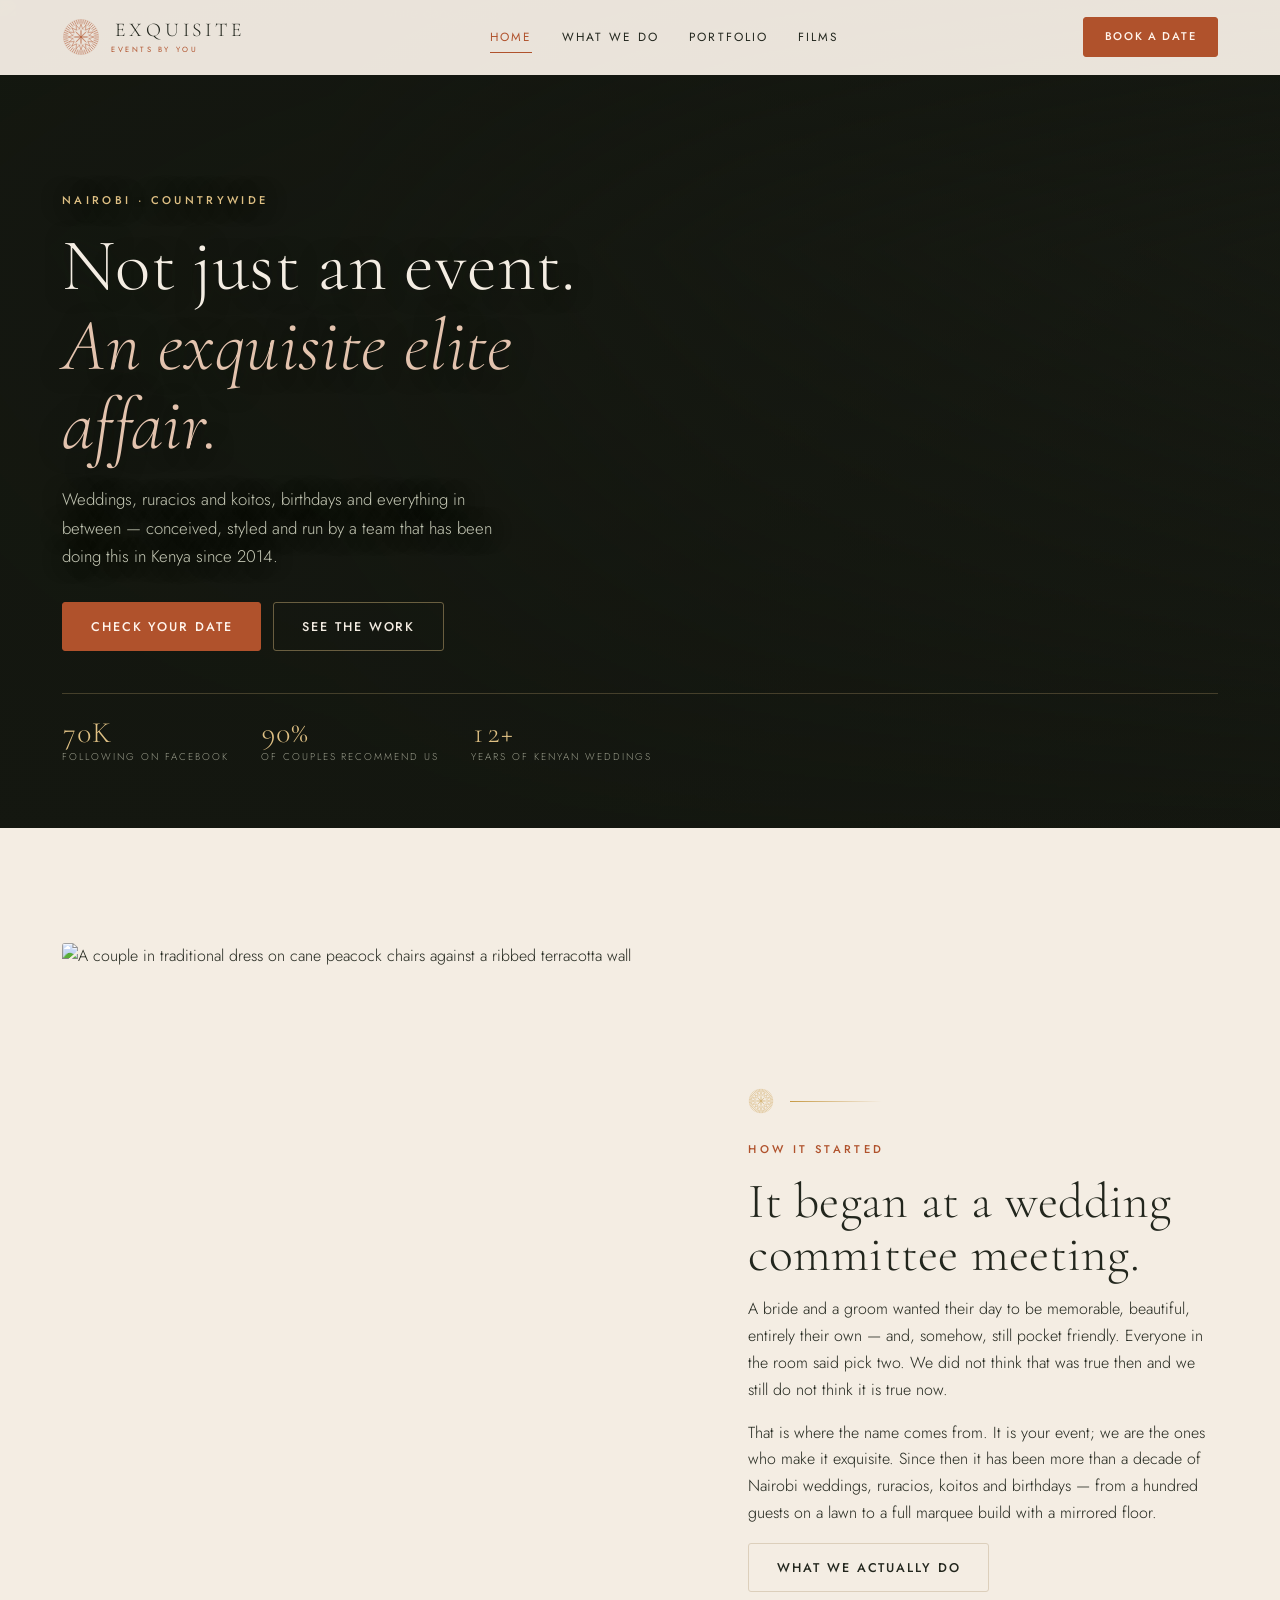
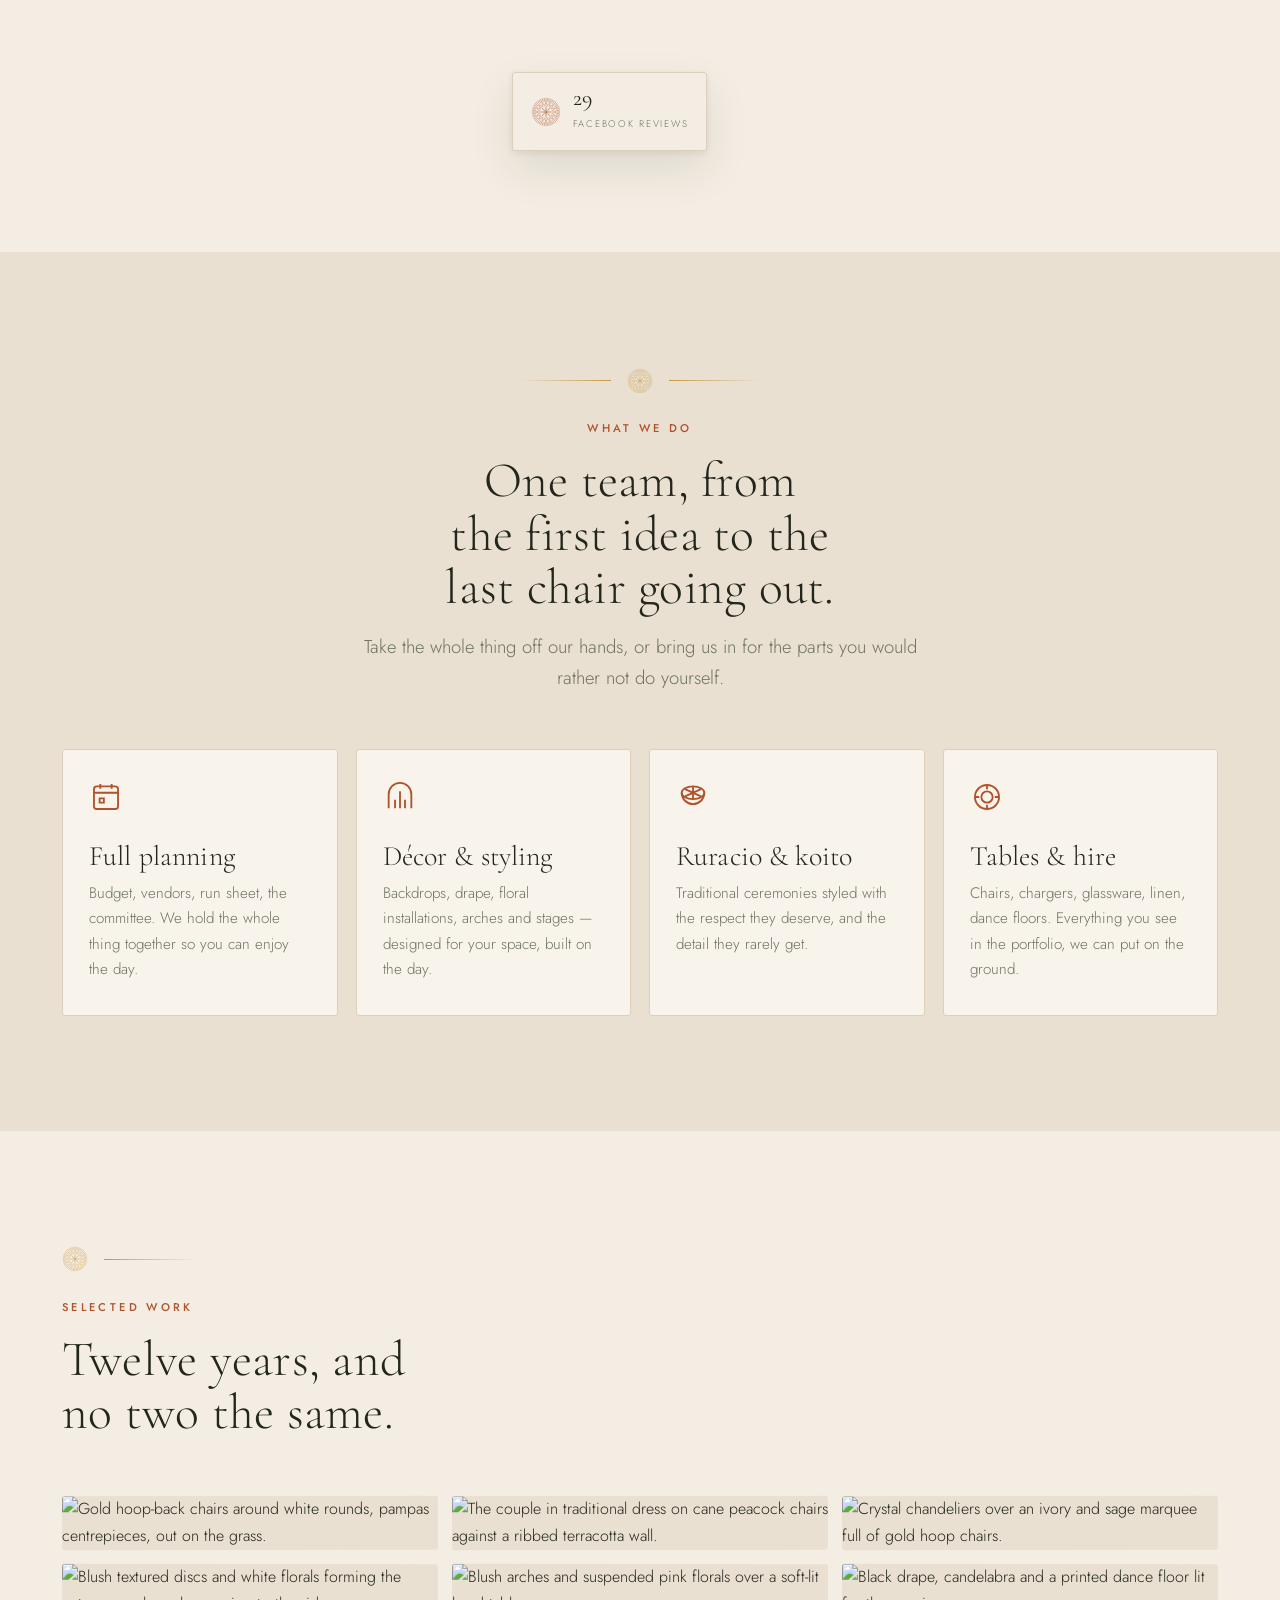
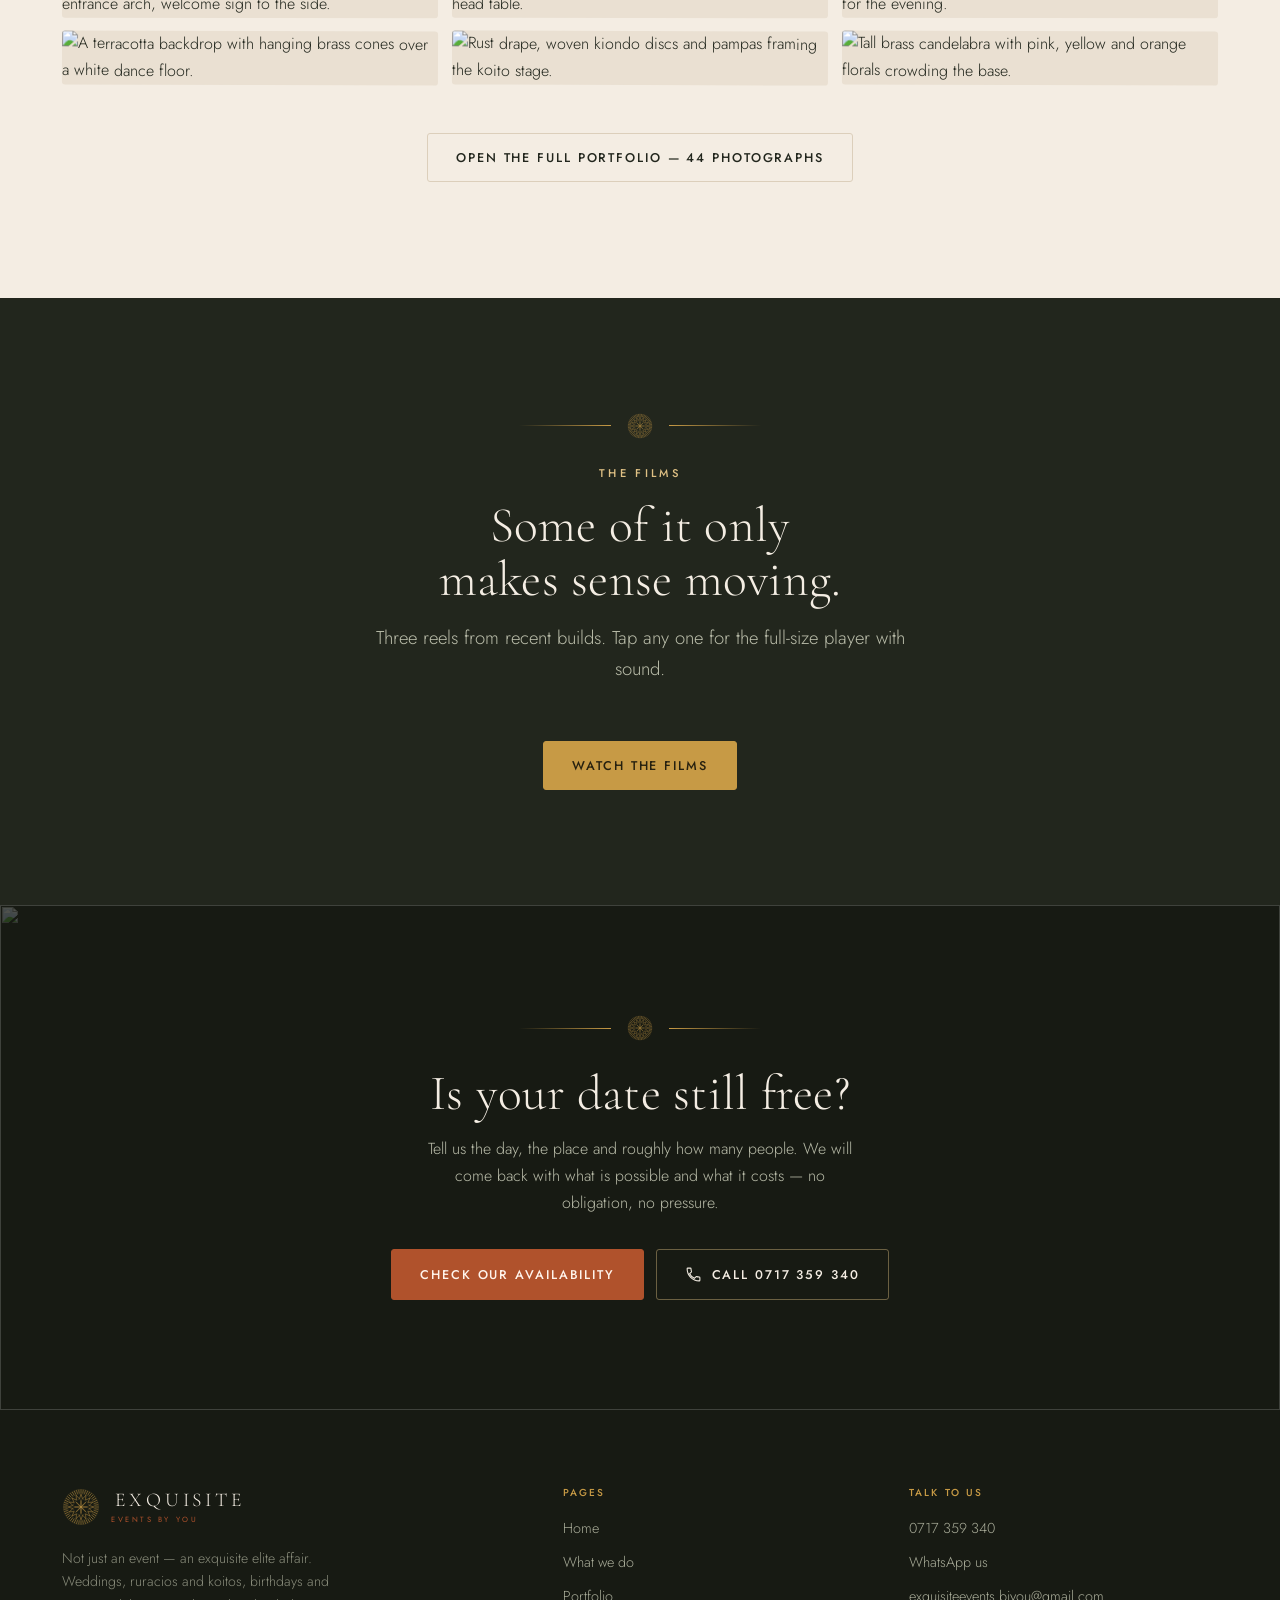
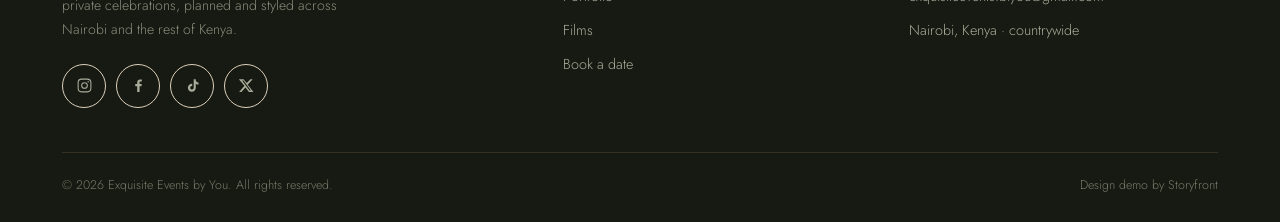
==== index.html @ b35f4dd2 "Site: five pages, stylesheet, script, brand icons Original Kiondo Rose mark and Terracotta & Brass p" ====
<!doctype html>
<html lang="en">
<head>
<!-- Exquisite Events by You - Storyfront demo build, Aug 2026.
     Palette + Kiondo Rose mark are original work derived from the client's own
     photographs; there was no existing logo. Contact details verified against
     their Facebook, Instagram, TikTok and X profiles. -->
<meta charset="utf-8">
<meta name="viewport" content="width=device-width, initial-scale=1">
<title>Exquisite Events by You | Wedding &amp; Event Planners, Nairobi</title>
<meta name="description" content="Nairobi wedding and event planners since 2014. Weddings, ruracio and koito ceremonies, birthdays and full décor builds. 90% of couples recommend us. Check your date on WhatsApp.">
<meta name="theme-color" content="#B0522C">
<link rel="canonical" href="https://ignatius-kimeu.github.io/storyfront-exquisite-events/index.html">
<link rel="icon" href="favicon.ico" sizes="any">
<link rel="icon" href="favicon.svg" type="image/svg+xml">
<link rel="apple-touch-icon" href="apple-touch-icon.png">
<meta property="og:type" content="website">
<meta property="og:site_name" content="Exquisite Events by You">
<meta property="og:title" content="Exquisite Events by You | Wedding &amp; Event Planners, Nairobi">
<meta property="og:description" content="Nairobi wedding and event planners since 2014. Weddings, ruracio and koito ceremonies, birthdays and full décor builds. 90% of couples recommend us. Check your date on WhatsApp.">
<meta property="og:url" content="https://ignatius-kimeu.github.io/storyfront-exquisite-events/index.html">
<meta property="og:image" content="https://ignatius-kimeu.github.io/storyfront-exquisite-events/og-image.jpg">
<meta property="og:image:width" content="1200">
<meta property="og:image:height" content="630">
<meta name="twitter:card" content="summary_large_image">
<meta name="twitter:title" content="Exquisite Events by You | Wedding &amp; Event Planners, Nairobi">
<meta name="twitter:description" content="Nairobi wedding and event planners since 2014. Weddings, ruracio and koito ceremonies, birthdays and full décor builds. 90% of couples recommend us. Check your date on WhatsApp.">
<meta name="twitter:image" content="https://ignatius-kimeu.github.io/storyfront-exquisite-events/og-image.jpg">
<link rel="preconnect" href="https://fonts.googleapis.com">
<link rel="preconnect" href="https://fonts.gstatic.com" crossorigin>
<link rel="stylesheet" href="https://fonts.googleapis.com/css2?family=Cormorant+Garamond:ital,wght@0,300;0,400;1,300;1,400&family=Jost:wght@300;400;500&display=swap">
<link rel="stylesheet" href="assets/site.css">
</head>
<body>
<svg class="defs" aria-hidden="true" focusable="false"><symbol id="kiondo" viewBox="0 0 120 120"><circle cx="60" cy="60" r="55.4" fill="none" stroke="currentColor" stroke-width="1" opacity=".55"/><line x1="60" y1="15.5" x2="60" y2="6.5" stroke="currentColor" stroke-width="1.7" stroke-linecap="round"/><line x1="65.81" y1="15.88" x2="66.98" y2="6.96" stroke="currentColor" stroke-width="1.7" stroke-linecap="round"/><line x1="71.52" y1="17.02" x2="73.85" y2="8.32" stroke="currentColor" stroke-width="1.7" stroke-linecap="round"/><line x1="77.03" y1="18.89" x2="80.47" y2="10.57" stroke="currentColor" stroke-width="1.7" stroke-linecap="round"/><line x1="82.25" y1="21.46" x2="86.75" y2="13.67" stroke="currentColor" stroke-width="1.7" stroke-linecap="round"/><line x1="87.09" y1="24.7" x2="92.57" y2="17.56" stroke="currentColor" stroke-width="1.7" stroke-linecap="round"/><line x1="91.47" y1="28.53" x2="97.83" y2="22.17" stroke="currentColor" stroke-width="1.7" stroke-linecap="round"/><line x1="95.3" y1="32.91" x2="102.44" y2="27.43" stroke="currentColor" stroke-width="1.7" stroke-linecap="round"/><line x1="98.54" y1="37.75" x2="106.33" y2="33.25" stroke="currentColor" stroke-width="1.7" stroke-linecap="round"/><line x1="101.11" y1="42.97" x2="109.43" y2="39.53" stroke="currentColor" stroke-width="1.7" stroke-linecap="round"/><line x1="102.98" y1="48.48" x2="111.68" y2="46.15" stroke="currentColor" stroke-width="1.7" stroke-linecap="round"/><line x1="104.12" y1="54.19" x2="113.04" y2="53.02" stroke="currentColor" stroke-width="1.7" stroke-linecap="round"/><line x1="104.5" y1="60" x2="113.5" y2="60" stroke="currentColor" stroke-width="1.7" stroke-linecap="round"/><line x1="104.12" y1="65.81" x2="113.04" y2="66.98" stroke="currentColor" stroke-width="1.7" stroke-linecap="round"/><line x1="102.98" y1="71.52" x2="111.68" y2="73.85" stroke="currentColor" stroke-width="1.7" stroke-linecap="round"/><line x1="101.11" y1="77.03" x2="109.43" y2="80.47" stroke="currentColor" stroke-width="1.7" stroke-linecap="round"/><line x1="98.54" y1="82.25" x2="106.33" y2="86.75" stroke="currentColor" stroke-width="1.7" stroke-linecap="round"/><line x1="95.3" y1="87.09" x2="102.44" y2="92.57" stroke="currentColor" stroke-width="1.7" stroke-linecap="round"/><line x1="91.47" y1="91.47" x2="97.83" y2="97.83" stroke="currentColor" stroke-width="1.7" stroke-linecap="round"/><line x1="87.09" y1="95.3" x2="92.57" y2="102.44" stroke="currentColor" stroke-width="1.7" stroke-linecap="round"/><line x1="82.25" y1="98.54" x2="86.75" y2="106.33" stroke="currentColor" stroke-width="1.7" stroke-linecap="round"/><line x1="77.03" y1="101.11" x2="80.47" y2="109.43" stroke="currentColor" stroke-width="1.7" stroke-linecap="round"/><line x1="71.52" y1="102.98" x2="73.85" y2="111.68" stroke="currentColor" stroke-width="1.7" stroke-linecap="round"/><line x1="65.81" y1="104.12" x2="66.98" y2="113.04" stroke="currentColor" stroke-width="1.7" stroke-linecap="round"/><line x1="60" y1="104.5" x2="60" y2="113.5" stroke="currentColor" stroke-width="1.7" stroke-linecap="round"/><line x1="54.19" y1="104.12" x2="53.02" y2="113.04" stroke="currentColor" stroke-width="1.7" stroke-linecap="round"/><line x1="48.48" y1="102.98" x2="46.15" y2="111.68" stroke="currentColor" stroke-width="1.7" stroke-linecap="round"/><line x1="42.97" y1="101.11" x2="39.53" y2="109.43" stroke="currentColor" stroke-width="1.7" stroke-linecap="round"/><line x1="37.75" y1="98.54" x2="33.25" y2="106.33" stroke="currentColor" stroke-width="1.7" stroke-linecap="round"/><line x1="32.91" y1="95.3" x2="27.43" y2="102.44" stroke="currentColor" stroke-width="1.7" stroke-linecap="round"/><line x1="28.53" y1="91.47" x2="22.17" y2="97.83" stroke="currentColor" stroke-width="1.7" stroke-linecap="round"/><line x1="24.7" y1="87.09" x2="17.56" y2="92.57" stroke="currentColor" stroke-width="1.7" stroke-linecap="round"/><line x1="21.46" y1="82.25" x2="13.67" y2="86.75" stroke="currentColor" stroke-width="1.7" stroke-linecap="round"/><line x1="18.89" y1="77.03" x2="10.57" y2="80.47" stroke="currentColor" stroke-width="1.7" stroke-linecap="round"/><line x1="17.02" y1="71.52" x2="8.32" y2="73.85" stroke="currentColor" stroke-width="1.7" stroke-linecap="round"/><line x1="15.88" y1="65.81" x2="6.96" y2="66.98" stroke="currentColor" stroke-width="1.7" stroke-linecap="round"/><line x1="15.5" y1="60" x2="6.5" y2="60" stroke="currentColor" stroke-width="1.7" stroke-linecap="round"/><line x1="15.88" y1="54.19" x2="6.96" y2="53.02" stroke="currentColor" stroke-width="1.7" stroke-linecap="round"/><line x1="17.02" y1="48.48" x2="8.32" y2="46.15" stroke="currentColor" stroke-width="1.7" stroke-linecap="round"/><line x1="18.89" y1="42.97" x2="10.57" y2="39.53" stroke="currentColor" stroke-width="1.7" stroke-linecap="round"/><line x1="21.46" y1="37.75" x2="13.67" y2="33.25" stroke="currentColor" stroke-width="1.7" stroke-linecap="round"/><line x1="24.7" y1="32.91" x2="17.56" y2="27.43" stroke="currentColor" stroke-width="1.7" stroke-linecap="round"/><line x1="28.53" y1="28.53" x2="22.17" y2="22.17" stroke="currentColor" stroke-width="1.7" stroke-linecap="round"/><line x1="32.91" y1="24.7" x2="27.43" y2="17.56" stroke="currentColor" stroke-width="1.7" stroke-linecap="round"/><line x1="37.75" y1="21.46" x2="33.25" y2="13.67" stroke="currentColor" stroke-width="1.7" stroke-linecap="round"/><line x1="42.97" y1="18.89" x2="39.53" y2="10.57" stroke="currentColor" stroke-width="1.7" stroke-linecap="round"/><line x1="48.48" y1="17.02" x2="46.15" y2="8.32" stroke="currentColor" stroke-width="1.7" stroke-linecap="round"/><line x1="54.19" y1="15.88" x2="53.02" y2="6.96" stroke="currentColor" stroke-width="1.7" stroke-linecap="round"/><circle cx="60" cy="60" r="42.5" fill="none" stroke="currentColor" stroke-width="1" opacity=".55"/><path d="M55.51 32.87 L60 19.5 L64.49 32.87" fill="none" stroke="currentColor" stroke-width="1.5" stroke-linejoin="round" stroke-linecap="round"/><path d="M66.23 33.22 L75.5 22.58 L74.53 36.65" fill="none" stroke="currentColor" stroke-width="1.5" stroke-linejoin="round" stroke-linecap="round"/><path d="M76.01 37.64 L88.64 31.36 L82.36 43.99" fill="none" stroke="currentColor" stroke-width="1.5" stroke-linejoin="round" stroke-linecap="round"/><path d="M83.35 45.47 L97.42 44.5 L86.78 53.77" fill="none" stroke="currentColor" stroke-width="1.5" stroke-linejoin="round" stroke-linecap="round"/><path d="M87.13 55.51 L100.5 60 L87.13 64.49" fill="none" stroke="currentColor" stroke-width="1.5" stroke-linejoin="round" stroke-linecap="round"/><path d="M86.78 66.23 L97.42 75.5 L83.35 74.53" fill="none" stroke="currentColor" stroke-width="1.5" stroke-linejoin="round" stroke-linecap="round"/><path d="M82.36 76.01 L88.64 88.64 L76.01 82.36" fill="none" stroke="currentColor" stroke-width="1.5" stroke-linejoin="round" stroke-linecap="round"/><path d="M74.53 83.35 L75.5 97.42 L66.23 86.78" fill="none" stroke="currentColor" stroke-width="1.5" stroke-linejoin="round" stroke-linecap="round"/><path d="M64.49 87.13 L60 100.5 L55.51 87.13" fill="none" stroke="currentColor" stroke-width="1.5" stroke-linejoin="round" stroke-linecap="round"/><path d="M53.77 86.78 L44.5 97.42 L45.47 83.35" fill="none" stroke="currentColor" stroke-width="1.5" stroke-linejoin="round" stroke-linecap="round"/><path d="M43.99 82.36 L31.36 88.64 L37.64 76.01" fill="none" stroke="currentColor" stroke-width="1.5" stroke-linejoin="round" stroke-linecap="round"/><path d="M36.65 74.53 L22.58 75.5 L33.22 66.23" fill="none" stroke="currentColor" stroke-width="1.5" stroke-linejoin="round" stroke-linecap="round"/><path d="M32.87 64.49 L19.5 60 L32.87 55.51" fill="none" stroke="currentColor" stroke-width="1.5" stroke-linejoin="round" stroke-linecap="round"/><path d="M33.22 53.77 L22.58 44.5 L36.65 45.47" fill="none" stroke="currentColor" stroke-width="1.5" stroke-linejoin="round" stroke-linecap="round"/><path d="M37.64 43.99 L31.36 31.36 L43.99 37.64" fill="none" stroke="currentColor" stroke-width="1.5" stroke-linejoin="round" stroke-linecap="round"/><path d="M45.47 36.65 L44.5 22.58 L53.77 33.22" fill="none" stroke="currentColor" stroke-width="1.5" stroke-linejoin="round" stroke-linecap="round"/><circle cx="60" cy="60" r="25" fill="none" stroke="currentColor" stroke-width="1" opacity=".55"/><path d="M60 56.8 Q57.66 46.71 60 38.8 Q62.34 46.71 60 56.8 Z" fill="none" stroke="currentColor" stroke-width="1.4" stroke-linejoin="round"/><path d="M62.26 57.74 Q67.74 48.94 74.99 45.01 Q71.06 52.26 62.26 57.74 Z" fill="none" stroke="currentColor" stroke-width="1.4" stroke-linejoin="round"/><path d="M63.2 60 Q73.29 57.66 81.2 60 Q73.29 62.34 63.2 60 Z" fill="none" stroke="currentColor" stroke-width="1.4" stroke-linejoin="round"/><path d="M62.26 62.26 Q71.06 67.74 74.99 74.99 Q67.74 71.06 62.26 62.26 Z" fill="none" stroke="currentColor" stroke-width="1.4" stroke-linejoin="round"/><path d="M60 63.2 Q62.34 73.29 60 81.2 Q57.66 73.29 60 63.2 Z" fill="none" stroke="currentColor" stroke-width="1.4" stroke-linejoin="round"/><path d="M57.74 62.26 Q52.26 71.06 45.01 74.99 Q48.94 67.74 57.74 62.26 Z" fill="none" stroke="currentColor" stroke-width="1.4" stroke-linejoin="round"/><path d="M56.8 60 Q46.71 62.34 38.8 60 Q46.71 57.66 56.8 60 Z" fill="none" stroke="currentColor" stroke-width="1.4" stroke-linejoin="round"/><path d="M57.74 57.74 Q48.94 52.26 45.01 45.01 Q52.26 48.94 57.74 57.74 Z" fill="none" stroke="currentColor" stroke-width="1.4" stroke-linejoin="round"/><circle cx="60" cy="60" r="3.4" fill="currentColor"/></symbol></svg>
<div class="splash" id="splash"><div class="splash__in"><svg class="" width="74" height="74" aria-hidden="true" ><use href="#kiondo"/></svg><span class="splash__wm">EXQUISITE</span><span class="splash__sub">Events by You</span></div></div>
<header class="hdr" data-top="true" data-hidden="false">
  <div class="wrap hdr__in">
    <a class="brand" href="index.html"><svg class="" width="38" height="38" aria-hidden="true" ><use href="#kiondo"/></svg><span class="brand__t"><span class="brand__1">EXQUISITE</span><span class="brand__2">Events by You</span></span></a>
    <nav class="nav" aria-label="Main"><a href="index.html" aria-current="page">Home</a><a href="services.html">What we do</a><a href="gallery.html">Portfolio</a><a href="films.html">Films</a></nav>
    <a class="btn btn--terra btn--desk" href="contact.html">Book a date</a>
    <button class="burger" type="button" aria-expanded="false" aria-controls="mnav" aria-label="Menu"><span></span></button>
  </div>
</header>
<nav class="mnav" id="mnav" aria-label="Mobile">
  <a href="index.html" aria-current="page">Home</a><a href="services.html">What we do</a><a href="gallery.html">Portfolio</a><a href="films.html">Films</a><a href="contact.html">Book a date</a>
  <a class="btn btn--terra" data-wa="Hello Exquisite Events by You 👋 I found you through your website. I would like to talk about planning an event."><svg viewBox="0 0 24 24" fill="currentColor" aria-hidden="true"><path d="M12.04 2C6.58 2 2.13 6.45 2.13 11.91c0 1.75.46 3.45 1.32 4.95L2 22l5.25-1.38a9.9 9.9 0 0 0 4.79 1.22h.01c5.46 0 9.91-4.45 9.91-9.91C21.96 6.45 17.5 2 12.04 2Zm5.8 14.16c-.24.68-1.42 1.32-1.95 1.36-.5.04-.97.22-3.28-.68-2.77-1.09-4.51-3.93-4.65-4.11-.13-.18-1.1-1.46-1.1-2.79 0-1.33.7-1.98.95-2.25.24-.27.53-.34.71-.34.18 0 .35 0 .51.01.16.01.38-.06.6.46.23.55.77 1.89.84 2.03.07.14.11.3.02.48-.09.18-.14.29-.27.45-.13.16-.28.35-.4.47-.13.13-.27.28-.12.55.15.27.66 1.09 1.42 1.76.97.87 1.79 1.14 2.06 1.27.27.14.42.11.58-.07.16-.18.67-.78.85-1.05.18-.27.36-.22.6-.13.24.09 1.55.73 1.81.86.27.13.45.2.51.31.07.11.07.63-.17 1.31Z"/></svg> Message us on WhatsApp</a>
  <p class="mnav__meta">Or call <a href="tel:+254717359340">0717 359 340</a></p>
</nav>

<section class="hero">
  <div class="hero__bg">
    <img src="images/f/015.webp" alt="A terracotta backdrop with hanging brass cones over a white dance floor" fetchpriority="high" decoding="async">
  </div>
  <div class="wrap hero__in">
    <span class="kick kick--onDark">Nairobi &middot; countrywide</span>
    <h1>Not just an event.<br><em>An exquisite elite affair.</em></h1>
    <p>Weddings, ruracios and koitos, birthdays and everything in between &mdash; conceived, styled and run by a team that has been doing this in Kenya since 2014.</p>
    <div class="hero__cta">
      <a class="btn btn--terra" href="contact.html">Check your date</a>
      <a class="btn btn--onDark" href="gallery.html">See the work</a>
    </div>
    <div class="hero__strip">
      <div class="hero__stat"><b data-count="70" data-suffix="K">70K</b><span>Following on Facebook</span></div>
      <div class="hero__stat"><b data-count="90" data-suffix="%">90%</b><span>Of couples recommend us</span></div>
      <div class="hero__stat"><b data-count="12" data-suffix="+">12+</b><span>Years of Kenyan weddings</span></div>
    </div>
  </div>
</section>

<!-- The 70K / 90% / 29-review figures come straight off their Facebook page.
     "Since 2014" is taken from the date their X account was opened - it's the
     earliest hard date we can point at, so treat it as a floor, not a founding. -->

<section class="sec">
  <div class="wrap">
    <div class="split split--wideL">
      <div class="split__media rv">
        <img src="images/g/021.webp" alt="A couple in traditional dress on cane peacock chairs against a ribbed terracotta wall" loading="lazy" decoding="async">
        <div class="split__badge"><svg class="" width="30" height="30" aria-hidden="true" ><use href="#kiondo"/></svg><div><b>29</b><span>Facebook reviews</span></div></div>
      </div>
      <div class="rv" data-delay="90">
        <div class="rule rule--start"><svg class="" width="26" height="26" aria-hidden="true" ><use href="#kiondo"/></svg></div>
        <span class="kick">How it started</span>
        <h2>It began at a wedding committee meeting.</h2>
        <p>A bride and a groom wanted their day to be memorable, beautiful, entirely their own &mdash; and, somehow, still pocket friendly. Everyone in the room said pick two. We did not think that was true then and we still do not think it is true now.</p>
        <p>That is where the name comes from. It is your event; we are the ones who make it exquisite. Since then it has been more than a decade of Nairobi weddings, ruracios, koitos and birthdays &mdash; from a hundred guests on a lawn to a full marquee build with a mirrored floor.</p>
        <a class="btn btn--ghost" href="services.html">What we actually do</a>
      </div>
    </div>
  </div>
</section>

<section class="sec sec--bone2">
  <div class="wrap">
    <div class="sec__head sec__head--center rv">
      <div class="rule"><svg class="" width="26" height="26" aria-hidden="true" ><use href="#kiondo"/></svg></div>
      <span class="kick">What we do</span>
      <h2>One team, from the first idea to the last chair going out.</h2>
      <p class="lede" style="margin:1rem auto 0">Take the whole thing off our hands, or bring us in for the parts you would rather not do yourself.</p>
    </div>
    <div class="cards">
      <article class="card rv"><svg class="ic" viewBox="0 0 24 24" fill="none" stroke="currentColor" stroke-width="1.3" aria-hidden="true"><rect x="3.5" y="4.5" width="17" height="16" rx="2"/><path d="M3.5 9h17M8 2.8v3.4M16 2.8v3.4M7.5 13h3v3h-3z"/></svg><h3>Full planning</h3><p>Budget, vendors, run sheet, the committee. We hold the whole thing together so you can enjoy the day.</p></article>
      <article class="card rv" data-delay="80"><svg class="ic" viewBox="0 0 24 24" fill="none" stroke="currentColor" stroke-width="1.3" aria-hidden="true"><path d="M4 20V10a8 8 0 0 1 16 0v10"/><path d="M12 20V8M8.5 20v-6M15.5 20v-6"/></svg><h3>D&eacute;cor &amp; styling</h3><p>Backdrops, drape, floral installations, arches and stages &mdash; designed for your space, built on the day.</p></article>
      <article class="card rv" data-delay="160"><svg class="ic" viewBox="0 0 24 24" fill="none" stroke="currentColor" stroke-width="1.3" aria-hidden="true"><ellipse cx="12" cy="9" rx="8" ry="4.5"/><path d="M4 9c0 4.4 3.6 8 8 8s8-3.6 8-8"/><path d="M12 4.5v9M6.4 6.4l11.2 5.2M17.6 6.4 6.4 11.6"/></svg><h3>Ruracio &amp; koito</h3><p>Traditional ceremonies styled with the respect they deserve, and the detail they rarely get.</p></article>
      <article class="card rv" data-delay="240"><svg class="ic" viewBox="0 0 24 24" fill="none" stroke="currentColor" stroke-width="1.3" aria-hidden="true"><circle cx="12" cy="12" r="8.5"/><circle cx="12" cy="12" r="4"/><path d="M12 3.5v3M12 17.5v3M3.5 12h3M17.5 12h3"/></svg><h3>Tables &amp; hire</h3><p>Chairs, chargers, glassware, linen, dance floors. Everything you see in the portfolio, we can put on the ground.</p></article>
    </div>
  </div>
</section>

<section class="sec">
  <div class="wrap">
    <div class="sec__head rv">
      <div class="rule rule--start"><svg class="" width="26" height="26" aria-hidden="true" ><use href="#kiondo"/></svg></div>
      <span class="kick">Selected work</span>
      <h2>Twelve years, and no two the same.</h2>
    </div>
    <div class="gal" style="columns:3">
      <figure data-cat="r" data-full="images/f/003.webp" data-caption="Gold hoop-back chairs around white rounds, pampas centrepieces, out on the grass."><img src="images/g/003.webp" alt="Gold hoop-back chairs around white rounds, pampas centrepieces, out on the grass." loading="lazy" decoding="async"><figcaption>Gold hoops under the marquee</figcaption></figure><figure data-cat="w" data-full="images/f/013.webp" data-caption="Blush textured discs and white florals forming the entrance arch, welcome sign to the side."><img src="images/g/013.webp" alt="Blush textured discs and white florals forming the entrance arch, welcome sign to the side." loading="lazy" decoding="async"><figcaption>Rachel and Simon</figcaption></figure><figure data-cat="w" data-full="images/f/015.webp" data-caption="A terracotta backdrop with hanging brass cones over a white dance floor."><img src="images/g/015.webp" alt="A terracotta backdrop with hanging brass cones over a white dance floor." loading="lazy" decoding="async"><figcaption>Audrey and George</figcaption></figure><figure data-cat="t" data-full="images/f/021.webp" data-caption="The couple in traditional dress on cane peacock chairs against a ribbed terracotta wall."><img src="images/g/021.webp" alt="The couple in traditional dress on cane peacock chairs against a ribbed terracotta wall." loading="lazy" decoding="async"><figcaption>Peacock chairs in terracotta</figcaption></figure><figure data-cat="w" data-full="images/f/024.webp" data-caption="Blush arches and suspended pink florals over a soft-lit head table."><img src="images/g/024.webp" alt="Blush arches and suspended pink florals over a soft-lit head table." loading="lazy" decoding="async"><figcaption>The Kanyekes</figcaption></figure><figure data-cat="t" data-full="images/f/027.webp" data-caption="Rust drape, woven kiondo discs and pampas framing the koito stage."><img src="images/g/027.webp" alt="Rust drape, woven kiondo discs and pampas framing the koito stage." loading="lazy" decoding="async"><figcaption>Welcome to Tungo's Koito</figcaption></figure><figure data-cat="r" data-full="images/f/035.webp" data-caption="Crystal chandeliers over an ivory and sage marquee full of gold hoop chairs."><img src="images/g/035.webp" alt="Crystal chandeliers over an ivory and sage marquee full of gold hoop chairs." loading="lazy" decoding="async"><figcaption>Chandeliers over sage</figcaption></figure><figure data-cat="r" data-full="images/f/042.webp" data-caption="Black drape, candelabra and a printed dance floor lit for the evening."><img src="images/g/042.webp" alt="Black drape, candelabra and a printed dance floor lit for the evening." loading="lazy" decoding="async"><figcaption>Nia and Kevin</figcaption></figure><figure data-cat="b" data-full="images/f/045.webp" data-caption="Tall brass candelabra with pink, yellow and orange florals crowding the base."><img src="images/g/045.webp" alt="Tall brass candelabra with pink, yellow and orange florals crowding the base." loading="lazy" decoding="async"><figcaption>Brass candelabra</figcaption></figure>
    </div>
    <div class="gal__more rv"><a class="btn btn--ghost" href="gallery.html">Open the full portfolio &mdash; 44 photographs</a></div>
  </div>
</section>

<section class="sec sec--ink">
  <div class="wrap">
    <div class="sec__head sec__head--center rv">
      <div class="rule rule--onDark"><svg class="" width="26" height="26" aria-hidden="true" ><use href="#kiondo"/></svg></div>
      <span class="kick kick--onDark">The films</span>
      <h2>Some of it only makes sense moving.</h2>
      <p class="lede lede--onDark" style="margin:1rem auto 0">Three reels from recent builds. Tap any one for the full-size player with sound.</p>
    </div>
    <div class="center rv"><a class="btn btn--brass" href="films.html">Watch the films</a></div>
  </div>
</section>

<section class="cta">
  <div class="cta__bg"><img src="images/g/026.webp" alt="" loading="lazy" decoding="async"></div>
  <div class="wrap cta__in rv">
    <div class="rule rule--onDark"><svg class="" width="26" height="26" aria-hidden="true" ><use href="#kiondo"/></svg></div>
    <h2>Is your date still free?</h2>
    <p>Tell us the day, the place and roughly how many people. We will come back with what is possible and what it costs &mdash; no obligation, no pressure.</p>
    <div class="cta__btns">
      <a class="btn btn--terra" href="contact.html">Check our availability</a>
      <a class="btn btn--onDark" href="tel:+254717359340"><svg viewBox="0 0 24 24" fill="none" stroke="currentColor" stroke-width="1.5" aria-hidden="true"><path d="M6.6 10.8a15.1 15.1 0 0 0 6.6 6.6l2.2-2.2c.3-.3.7-.4 1-.2 1.2.4 2.4.6 3.6.6.6 0 1 .4 1 1V20c0 .6-.4 1-1 1A17 17 0 0 1 3 4c0-.6.4-1 1-1h3.5c.6 0 1 .4 1 1 0 1.3.2 2.5.6 3.6.1.4 0 .8-.2 1l-2.3 2.2Z"/></svg> Call 0717 359 340</a>
    </div>
  </div>
</section>

<div class="lb" role="dialog" aria-modal="true" aria-label="Photo viewer">
  <div class="lb__top">
    <span class="lb__count">1 / 1</span>
    <button class="lb__btn lb__close" type="button" aria-label="Close"><svg viewBox="0 0 24 24" fill="none" stroke="currentColor" stroke-width="1.6" aria-hidden="true"><path d="m6 6 12 12M18 6 6 18"/></svg></button>
  </div>
  <div class="lb__fig">
    <button class="lb__btn lb__nav lb__prev" type="button" aria-label="Previous"><svg viewBox="0 0 24 24" fill="none" stroke="currentColor" stroke-width="1.6" aria-hidden="true"><path d="M15 5 8 12l7 7"/></svg></button>
    <img src="" alt="">
    <button class="lb__btn lb__nav lb__next" type="button" aria-label="Next"><svg viewBox="0 0 24 24" fill="none" stroke="currentColor" stroke-width="1.6" aria-hidden="true"><path d="m9 5 7 7-7 7"/></svg></button>
  </div>
  <p class="lb__cap"></p>
</div>
<footer class="ftr">
  <div class="wrap">
    <div class="ftr__grid">
      <div>
        <a class="brand" href="index.html"><svg class="" width="38" height="38" aria-hidden="true" ><use href="#kiondo"/></svg><span class="brand__t"><span class="brand__1">EXQUISITE</span><span class="brand__2">Events by You</span></span></a>
        <p class="ftr__blurb">Not just an event &mdash; an exquisite elite affair. Weddings, ruracios and koitos, birthdays and private celebrations, planned and styled across Nairobi and the rest of Kenya.</p>
        <div class="socials" style="margin-top:1.4rem">
          <a href="https://www.instagram.com/exquisiteevents.byyou/" target="_blank" rel="noopener" aria-label="Instagram"><svg viewBox="0 0 24 24" fill="none" stroke="currentColor" stroke-width="1.5" aria-hidden="true"><rect x="3" y="3" width="18" height="18" rx="5"/><circle cx="12" cy="12" r="4"/><circle cx="17.2" cy="6.8" r="1" fill="currentColor" stroke="none"/></svg></a>
          <a href="https://www.facebook.com/ExquisiteEventsbyYou" target="_blank" rel="noopener" aria-label="Facebook"><svg viewBox="0 0 24 24" fill="currentColor" aria-hidden="true"><path d="M13.5 21v-8h2.7l.4-3.1h-3.1V7.9c0-.9.25-1.5 1.55-1.5H16.7V3.6c-.3-.04-1.3-.13-2.45-.13-2.42 0-4.08 1.48-4.08 4.2v2.22H7.45V13h2.72v8h3.33Z"/></svg></a>
          <a href="https://www.tiktok.com/@exquisiteeventsbyyou" target="_blank" rel="noopener" aria-label="TikTok"><svg viewBox="0 0 24 24" fill="currentColor" aria-hidden="true"><path d="M16.6 3h-2.9v12.1a2.5 2.5 0 1 1-2.1-2.47V9.7a5.6 5.6 0 1 0 5.05 5.57V9.4a6.7 6.7 0 0 0 3.85 1.22V7.72A3.87 3.87 0 0 1 16.6 3Z"/></svg></a>
          <a href="https://x.com/Eventsbiyou" target="_blank" rel="noopener" aria-label="X"><svg viewBox="0 0 24 24" fill="currentColor" aria-hidden="true"><path d="M17.5 3h3.2l-7 8 8.2 10h-6.4l-5-6.1-5.7 6.1H1.6l7.5-8.6L1.2 3h6.6l4.5 5.6L17.5 3Zm-1.1 16.1h1.8L7.7 4.8H5.8l10.6 14.3Z"/></svg></a>
        </div>
      </div>
      <div>
        <h4>Pages</h4>
        <ul><li><a href="index.html">Home</a></li><li><a href="services.html">What we do</a></li><li><a href="gallery.html">Portfolio</a></li><li><a href="films.html">Films</a></li><li><a href="contact.html">Book a date</a></li></ul>
      </div>
      <div>
        <h4>Talk to us</h4>
        <ul>
          <li><a href="tel:+254717359340">0717 359 340</a></li>
          <li><a data-wa="Hello Exquisite Events by You 👋 I found you through your website. I would like to talk about planning an event.">WhatsApp us</a></li>
          <li><a href="mailto:exquisiteevents.biyou@gmail.com">exquisiteevents.biyou@gmail.com</a></li>
          <li>Nairobi, Kenya &middot; countrywide</li>
        </ul>
      </div>
    </div>
    <div class="ftr__base">
      <span>&copy; <span data-year>2026</span> Exquisite Events by You. All rights reserved.</span>
      <span>Design demo by Storyfront</span>
    </div>
  </div>
</footer>
<a class="fab" data-wa="Hello Exquisite Events by You 👋 I found you through your website. I would like to talk about planning an event." aria-label="Message us on WhatsApp"><svg viewBox="0 0 24 24" fill="currentColor" aria-hidden="true"><path d="M12.04 2C6.58 2 2.13 6.45 2.13 11.91c0 1.75.46 3.45 1.32 4.95L2 22l5.25-1.38a9.9 9.9 0 0 0 4.79 1.22h.01c5.46 0 9.91-4.45 9.91-9.91C21.96 6.45 17.5 2 12.04 2Zm5.8 14.16c-.24.68-1.42 1.32-1.95 1.36-.5.04-.97.22-3.28-.68-2.77-1.09-4.51-3.93-4.65-4.11-.13-.18-1.1-1.46-1.1-2.79 0-1.33.7-1.98.95-2.25.24-.27.53-.34.71-.34.18 0 .35 0 .51.01.16.01.38-.06.6.46.23.55.77 1.89.84 2.03.07.14.11.3.02.48-.09.18-.14.29-.27.45-.13.16-.28.35-.4.47-.13.13-.27.28-.12.55.15.27.66 1.09 1.42 1.76.97.87 1.79 1.14 2.06 1.27.27.14.42.11.58-.07.16-.18.67-.78.85-1.05.18-.27.36-.22.6-.13.24.09 1.55.73 1.81.86.27.13.45.2.51.31.07.11.07.63-.17 1.31Z"/></svg></a>
<script src="assets/site.js"></script>
</body>
</html>
---- assets/site.css ----
/* =========================================================================
   Exquisite Events by You — Storyfront demo
   Palette P1 "Terracotta & Brass", sampled from the client's own photographs.
   Mark: the Kiondo Rose. Single-theme by design — this is a brand site, so
   every colour is painted explicitly rather than following the OS.
   ========================================================================= */

:root{
  --terra:#B0522C;
  --terra-d:#8E3F20;
  --terra-l:#C9683F;
  --brass:#C79A45;
  --brass-l:#DFC084;
  --blush:#E3C3AE;
  --bone:#F4EDE3;
  --bone-2:#EAE0D2;
  --bone-3:#DCCFBB;
  --foliage:#556B4A;
  --ink:#22261D;
  --ink-2:#171A13;
  --ink-3:#2E3327;
  --muted:#6E7362;
  --muted-l:#9A9C8B;

  --wrap:1200px;
  --r:3px;
  --shadow-s:0 1px 2px rgba(34,38,29,.07), 0 4px 14px rgba(34,38,29,.06);
  --shadow-m:0 2px 6px rgba(34,38,29,.08), 0 18px 44px rgba(34,38,29,.10);
  --shadow-l:0 30px 80px rgba(23,26,19,.42);

  --ease:cubic-bezier(.22,.61,.36,1);
  --spring:cubic-bezier(.34,1.42,.48,1);
}

*,*::before,*::after{box-sizing:border-box}
html{-webkit-text-size-adjust:100%;scroll-behavior:smooth}
@media (prefers-reduced-motion:reduce){html{scroll-behavior:auto}}

body{
  margin:0;
  background:var(--bone);
  color:var(--ink);
  font-family:'Jost',system-ui,-apple-system,'Segoe UI',sans-serif;
  font-size:16px;
  font-weight:300;
  line-height:1.68;
  -webkit-font-smoothing:antialiased;
  overflow-x:hidden;
}

img,video{max-width:100%;display:block}
a{color:var(--terra);text-decoration:none}
a:hover{color:var(--terra-d)}
:focus-visible{outline:2px solid var(--terra);outline-offset:3px;border-radius:2px}

h1,h2,h3,h4{
  font-family:'Cormorant Garamond',Georgia,'Times New Roman',serif;
  font-weight:300;
  line-height:1.08;
  letter-spacing:.005em;
  margin:0;
  text-wrap:balance;
  color:var(--ink);
}
h1,h2,h3{margin-bottom:.9rem}
h1{font-size:clamp(2.4rem,7.4vw,4.6rem)}
h2{font-size:clamp(1.95rem,5vw,3.1rem)}
h3{font-size:clamp(1.3rem,3vw,1.75rem)}
p{margin:0 0 1rem}
em{font-style:italic}

.wrap{width:100%;max-width:var(--wrap);margin:0 auto;padding:0 22px}
.wrap--narrow{max-width:820px}
.center{text-align:center}
.sr-only{position:absolute;width:1px;height:1px;padding:0;margin:-1px;overflow:hidden;clip:rect(0 0 0 0);white-space:nowrap;border:0}
.defs{position:absolute;width:0;height:0;overflow:hidden}

/* ---------------- eyebrow / kicker ---------------- */
.kick{
  font-size:.7rem;
  letter-spacing:.3em;
  text-transform:uppercase;
  color:var(--terra);
  font-weight:500;
  margin:0 0 1rem;
  display:block;
}
.kick--onDark{color:var(--brass-l)}

.lede{font-size:clamp(1.02rem,2.1vw,1.16rem);color:var(--muted);max-width:60ch}
.lede--onDark{color:#B9BCA9}

/* ---------------- the kiondo rule (signature divider) ---------------- */
.rule{
  display:flex;align-items:center;justify-content:center;gap:16px;
  margin:0 0 1.6rem;
}
.rule::before,.rule::after{
  content:"";height:1px;flex:0 1 92px;
  background:linear-gradient(90deg,transparent,var(--brass));
}
.rule::after{background:linear-gradient(270deg,transparent,var(--brass))}
.rule svg{width:26px;height:26px;color:var(--brass);flex:none}
.rule--onDark::before{background:linear-gradient(90deg,transparent,var(--brass))}
.rule--start{justify-content:flex-start}
.rule--start::before{display:none}

/* ---------------- buttons ---------------- */
.btn{
  display:inline-flex;align-items:center;justify-content:center;gap:.6rem;
  font-family:'Jost',sans-serif;font-size:.79rem;font-weight:500;
  letter-spacing:.15em;text-transform:uppercase;
  padding:1rem 1.75rem;border:1px solid transparent;border-radius:var(--r);
  cursor:pointer;transition:background .3s var(--ease),color .3s var(--ease),
    border-color .3s var(--ease),transform .3s var(--spring);
  text-align:center;line-height:1.2;
}
.btn:active{transform:translateY(1px)}
.btn svg{width:17px;height:17px;flex:none}

.btn--terra{background:var(--terra);color:#FFF4EC;border-color:var(--terra)}
.btn--terra:hover{background:var(--terra-d);border-color:var(--terra-d);color:#FFF4EC}
.btn--brass{background:var(--brass);color:#26200F;border-color:var(--brass)}
.btn--brass:hover{background:var(--brass-l);border-color:var(--brass-l);color:#26200F}
.btn--ghost{background:transparent;color:var(--ink);border-color:var(--bone-3)}
.btn--ghost:hover{border-color:var(--terra);color:var(--terra)}
.btn--onDark{background:transparent;color:var(--bone);border-color:rgba(223,192,132,.42)}
.btn--onDark:hover{border-color:var(--brass);color:var(--brass-l)}
.btn--wide{width:100%}

/* ---------------- splash ---------------- */
.splash{
  position:fixed;inset:0;z-index:999;background:var(--ink-2);
  display:grid;place-items:center;
  transition:opacity .7s var(--ease),visibility .7s var(--ease);
}
.splash.gone{opacity:0;visibility:hidden}
.splash__in{display:flex;flex-direction:column;align-items:center;gap:1.15rem}
.splash svg{width:74px;height:74px;color:var(--brass);animation:bloom 1.5s var(--ease) both}
.splash__wm{
  font-family:'Cormorant Garamond',serif;font-weight:300;font-size:1.5rem;
  letter-spacing:.3em;color:var(--bone);text-indent:.3em;
  animation:fadeUp .9s var(--ease) .25s both;
}
.splash__sub{
  font-size:.6rem;letter-spacing:.42em;text-transform:uppercase;color:var(--brass);
  animation:fadeUp .9s var(--ease) .4s both;
}
@keyframes bloom{from{opacity:0;transform:rotate(-40deg) scale(.7)}to{opacity:1;transform:none}}
@keyframes fadeUp{from{opacity:0;transform:translateY(10px)}to{opacity:1;transform:none}}
@media (prefers-reduced-motion:reduce){
  .splash svg,.splash__wm,.splash__sub{animation:none}
}

/* ---------------- header ---------------- */
.hdr{
  position:fixed;top:0;left:0;right:0;z-index:120;
  background:rgba(244,237,227,.96);
  border-bottom:1px solid transparent;
  transition:transform .42s var(--ease),background .35s var(--ease),
    border-color .35s var(--ease),box-shadow .35s var(--ease);
}
.hdr[data-top="false"]{border-bottom-color:var(--bone-3);box-shadow:var(--shadow-s)}
.hdr[data-hidden="true"]{transform:translateY(-104%)}
.hdr__in{display:flex;align-items:center;justify-content:space-between;gap:18px;height:74px}
.brand{display:flex;align-items:center;gap:11px;color:var(--ink)}
.brand svg{width:38px;height:38px;color:var(--terra);flex:none;transition:transform .8s var(--ease)}
.brand:hover svg{transform:rotate(72deg)}
.brand__t{display:flex;flex-direction:column;line-height:1}
.brand__1{
  font-family:'Cormorant Garamond',serif;font-weight:300;font-size:1.22rem;
  letter-spacing:.2em;text-indent:.2em;color:var(--ink);
}
.brand__2{
  font-size:.47rem;letter-spacing:.34em;text-transform:uppercase;
  color:var(--terra);margin-top:5px;font-weight:400;
}
.nav{display:flex;align-items:center;gap:30px}
.nav a{
  font-size:.74rem;letter-spacing:.17em;text-transform:uppercase;
  color:var(--ink);font-weight:400;position:relative;padding:6px 0;
}
.nav a::after{
  content:"";position:absolute;left:0;right:100%;bottom:0;height:1px;
  background:var(--terra);transition:right .35s var(--ease);
}
.nav a:hover::after,.nav a[aria-current="page"]::after{right:0}
.nav a[aria-current="page"]{color:var(--terra)}
.hdr .btn{padding:.78rem 1.3rem;font-size:.7rem}

.burger{
  display:none;width:44px;height:44px;align-items:center;justify-content:center;
  background:transparent;border:1px solid var(--bone-3);border-radius:var(--r);cursor:pointer;
}
.burger span{display:block;width:19px;height:1px;background:var(--ink);position:relative;transition:background .2s}
.burger span::before,.burger span::after{
  content:"";position:absolute;left:0;width:19px;height:1px;background:var(--ink);
  transition:transform .32s var(--ease),top .32s var(--ease);
}
.burger span::before{top:-6px}
.burger span::after{top:6px}
.burger[aria-expanded="true"] span{background:transparent}
.burger[aria-expanded="true"] span::before{top:0;transform:rotate(45deg)}
.burger[aria-expanded="true"] span::after{top:0;transform:rotate(-45deg)}

.mnav{
  position:fixed;inset:74px 0 0;z-index:110;background:var(--ink-2);
  display:flex;flex-direction:column;justify-content:center;gap:6px;padding:0 30px 60px;
  transform:translateY(-100%);visibility:hidden;
  transition:transform .48s var(--ease),visibility .48s var(--ease);
}
.mnav.open{transform:none;visibility:visible}
.mnav a{
  font-family:'Cormorant Garamond',serif;font-size:2rem;font-weight:300;
  color:var(--bone);padding:.55rem 0;border-bottom:1px solid rgba(223,192,132,.16);
}
.mnav a[aria-current="page"]{color:var(--brass)}
.mnav .btn{margin-top:1.9rem}
.mnav__meta{margin-top:1.6rem;font-size:.78rem;color:var(--muted-l);letter-spacing:.05em}
.mnav__meta a{font-family:'Jost',sans-serif;font-size:.78rem;color:var(--brass);
  border:0;padding:0;display:inline}

@media (max-width:1000px){
  .nav,.hdr .btn--desk{display:none}
  .burger{display:flex}
}

/* ---------------- hero ---------------- */
.hero{position:relative;min-height:clamp(560px,92svh,880px);display:flex;align-items:flex-end;
  overflow:hidden;background:var(--ink-2)}
.hero__bg{position:absolute;inset:0}
.hero__bg img{width:100%;height:100%;object-fit:cover;object-position:50% 34%;
  animation:heroDrift 22s ease-out both}
@keyframes heroDrift{from{transform:scale(1.09)}to{transform:scale(1)}}
@media (prefers-reduced-motion:reduce){.hero__bg img{animation:none}}
/* Two-part scrim: a left wedge so the headline always has a dark ground to sit
   on, plus a bottom fade into the page. The right side stays clear so the
   backdrop in the photograph is still readable as work. */
.hero__bg::after{
  content:"";position:absolute;inset:0;
  background:
    linear-gradient(90deg,rgba(20,23,16,.93) 0%,rgba(20,23,16,.86) 26%,
      rgba(20,23,16,.55) 58%,rgba(20,23,16,.24) 100%),
    linear-gradient(180deg,rgba(20,23,16,.72) 0%,rgba(20,23,16,.10) 30%,
      rgba(20,23,16,.66) 78%,rgba(20,23,16,.93) 100%);
}
@media (max-width:860px){
  /* no room for a side wedge on a phone, so the whole frame carries the scrim */
  .hero__bg::after{
    background:linear-gradient(180deg,rgba(20,23,16,.84) 0%,rgba(20,23,16,.58) 30%,
      rgba(20,23,16,.90) 70%,rgba(20,23,16,.97) 100%);
  }
  .hero__bg img{object-position:50% 30%}
}
.hero h1,.hero p,.hero .kick{text-shadow:0 1px 22px rgba(20,23,16,.55)}
/* padding-block only — a shorthand here would cancel .wrap's side padding */
.hero__in{position:relative;z-index:2;width:100%;padding-block:150px 62px}
.hero h1{color:var(--bone);max-width:15ch;margin-bottom:0}
.hero h1 em{color:var(--blush);font-style:italic}
.hero p{color:#C6C9B6;max-width:46ch;margin-top:1.3rem;font-size:1.05rem}
.hero__cta{display:flex;flex-wrap:wrap;gap:12px;margin-top:2rem}
.hero__strip{
  display:flex;flex-wrap:wrap;gap:10px 32px;margin-top:2.6rem;
  padding-top:1.5rem;border-top:1px solid rgba(223,192,132,.24);
}
.hero__stat{display:flex;flex-direction:column;gap:2px}
.hero__stat b{
  font-family:'Cormorant Garamond',serif;font-size:1.85rem;font-weight:300;
  color:var(--brass-l);line-height:1;font-variant-numeric:tabular-nums;
}
.hero__stat span{font-size:.62rem;letter-spacing:.2em;text-transform:uppercase;color:#9A9C8B}

/* ---------------- sections ---------------- */
.sec{padding:clamp(64px,9vw,116px) 0}
.sec--bone2{background:var(--bone-2)}
.sec--ink{background:var(--ink);color:var(--bone)}
.sec--ink h2,.sec--ink h3{color:var(--bone)}
.sec--tight{padding-top:clamp(38px,5vw,60px)}
.sec__head{max-width:62ch;margin-bottom:clamp(34px,4.4vw,58px)}
.sec__head--center{margin-left:auto;margin-right:auto;text-align:center}

/* ---------------- feature rows ---------------- */
.split{display:grid;grid-template-columns:1fr;gap:clamp(28px,4vw,58px);align-items:center}
@media (min-width:900px){
  .split{grid-template-columns:1fr 1fr}
  .split--wideL{grid-template-columns:1.15fr .85fr}
  .split--flip .split__media{order:2}
}
.split__media{position:relative}
.split__media img{width:100%;aspect-ratio:4/5;object-fit:cover;border-radius:var(--r)}
.split__media--tall img{aspect-ratio:3/4}
.split__badge{
  position:absolute;right:-10px;bottom:-14px;background:var(--bone);
  border:1px solid var(--bone-3);border-radius:var(--r);padding:14px 18px;
  box-shadow:var(--shadow-m);display:flex;align-items:center;gap:12px;
}
.split__badge svg{width:30px;height:30px;color:var(--terra);flex:none}
.split__badge b{font-family:'Cormorant Garamond',serif;font-size:1.4rem;font-weight:400;
  color:var(--ink);display:block;line-height:1}
.split__badge span{font-size:.6rem;letter-spacing:.18em;text-transform:uppercase;color:var(--muted)}

/* ---------------- service cards ---------------- */
.cards{display:grid;grid-template-columns:repeat(auto-fit,minmax(258px,1fr));gap:18px}
.card{
  background:var(--bone);border:1px solid var(--bone-3);border-radius:var(--r);
  padding:30px 26px 32px;position:relative;overflow:hidden;
  transition:transform .45s var(--ease),box-shadow .45s var(--ease),border-color .45s var(--ease);
}
.sec--bone2 .card{background:#F8F3EB}
.card::before{
  content:"";position:absolute;left:0;top:0;height:2px;width:0;background:var(--terra);
  transition:width .5s var(--ease);
}
.card:hover{transform:translateY(-4px);box-shadow:var(--shadow-m);border-color:var(--blush)}
.card:hover::before{width:100%}
.card svg.ic{width:34px;height:34px;color:var(--terra);margin-bottom:1.1rem}
.card h3{margin-bottom:.6rem}
.card p{color:var(--muted);font-size:.95rem;margin:0}
.card ul{margin:.9rem 0 0;padding:0;list-style:none;display:flex;flex-direction:column;gap:.4rem}
.card li{font-size:.9rem;color:var(--muted);padding-left:18px;position:relative}
.card li::before{content:"";position:absolute;left:0;top:.62em;width:7px;height:1px;background:var(--brass)}
.card__tag{
  display:inline-block;font-size:.6rem;letter-spacing:.18em;text-transform:uppercase;
  color:var(--terra);border:1px solid var(--blush);border-radius:2px;padding:3px 8px;margin-bottom:1rem;
}

/* ---------------- stats band ---------------- */
.stats{display:grid;grid-template-columns:repeat(auto-fit,minmax(150px,1fr));gap:26px;text-align:center}
.stat b{
  display:block;font-family:'Cormorant Garamond',serif;font-weight:300;
  font-size:clamp(2.4rem,6vw,3.5rem);color:var(--brass-l);line-height:1;
  font-variant-numeric:tabular-nums;
}
.stat span{display:block;margin-top:.5rem;font-size:.64rem;letter-spacing:.2em;
  text-transform:uppercase;color:#9A9C8B}

/* ---------------- reviews ---------------- */
.quotes{display:grid;grid-template-columns:repeat(auto-fit,minmax(270px,1fr));gap:18px}
.quote{
  background:var(--bone);border:1px solid var(--bone-3);border-radius:var(--r);padding:28px 26px;
  display:flex;flex-direction:column;gap:1rem;
}
.sec--ink .quote{background:var(--ink-3);border-color:rgba(223,192,132,.16)}
.quote p{font-family:'Cormorant Garamond',serif;font-size:1.24rem;font-weight:300;
  line-height:1.44;color:var(--ink);margin:0}
.sec--ink .quote p{color:var(--bone)}
.quote footer{font-size:.66rem;letter-spacing:.18em;text-transform:uppercase;color:var(--muted);margin-top:auto}
.sec--ink .quote footer{color:var(--muted-l)}
.stars{display:flex;gap:3px;color:var(--brass)}
.stars svg{width:14px;height:14px}

/* =========================================================================
   PHOTO GALLERY — bone ground, quiet, editorial. Deliberately the calm one.
   ========================================================================= */
.filters{display:flex;flex-wrap:wrap;gap:8px;margin-bottom:26px}
.filters button{
  font-family:'Jost',sans-serif;font-size:.7rem;letter-spacing:.15em;text-transform:uppercase;
  padding:.62rem 1.05rem;border:1px solid var(--bone-3);background:transparent;color:var(--muted);
  border-radius:var(--r);cursor:pointer;transition:all .3s var(--ease);
}
.filters button:hover{border-color:var(--terra);color:var(--terra)}
.filters button[aria-pressed="true"]{background:var(--terra);border-color:var(--terra);color:#FFF4EC}

.gal{columns:4;column-gap:14px}
@media (max-width:1100px){.gal{columns:3}}
@media (max-width:760px){.gal{columns:2}}
@media (max-width:420px){.gal{columns:1}}
.gal figure{
  margin:0 0 14px;break-inside:avoid;position:relative;cursor:zoom-in;
  border-radius:var(--r);overflow:hidden;background:var(--bone-2);
  transition:transform .5s var(--ease),box-shadow .5s var(--ease);
  opacity:0;
}
.gal figure.in{opacity:1}
.gal figure.hide{display:none}
.gal figure img{width:100%;height:auto;transition:transform .8s var(--ease),filter .5s var(--ease)}
.gal figure:hover img{transform:scale(1.045)}
.gal figure:hover{box-shadow:var(--shadow-m)}
.gal figcaption{
  position:absolute;left:0;right:0;bottom:0;padding:34px 16px 14px;
  background:linear-gradient(transparent,rgba(23,26,19,.86));
  color:var(--bone);font-size:.78rem;letter-spacing:.04em;
  opacity:0;transform:translateY(8px);transition:opacity .4s var(--ease),transform .4s var(--ease);
}
.gal figure:hover figcaption,.gal figure:focus-visible figcaption{opacity:1;transform:none}
.gal__more{margin-top:34px;text-align:center}

/* photo lightbox */
.lb{
  position:fixed;inset:0;z-index:400;background:rgba(20,23,16,.96);
  display:none;flex-direction:column;padding:14px;
}
.lb.open{display:flex}
.lb__top{display:flex;align-items:center;justify-content:space-between;gap:14px;padding:4px 4px 12px;flex:none}
.lb__count{font-size:.7rem;letter-spacing:.22em;color:var(--brass);font-variant-numeric:tabular-nums}
.lb__fig{flex:1;display:grid;place-items:center;min-height:0;position:relative}
.lb__fig img{max-width:100%;max-height:100%;object-fit:contain;border-radius:2px;
  animation:lbIn .45s var(--ease) both}
@keyframes lbIn{from{opacity:0;transform:scale(.975)}to{opacity:1;transform:none}}
@media (prefers-reduced-motion:reduce){.lb__fig img{animation:none}}
.lb__cap{flex:none;text-align:center;color:#C6C9B6;font-size:.86rem;padding:14px 10px 4px;max-width:64ch;margin:0 auto}
.lb__btn{
  width:46px;height:46px;display:grid;place-items:center;flex:none;cursor:pointer;
  background:transparent;border:1px solid rgba(223,192,132,.34);border-radius:50%;
  color:var(--bone);transition:all .3s var(--ease);
}
.lb__btn:hover{border-color:var(--brass);color:var(--brass);background:rgba(199,154,69,.1)}
.lb__btn svg{width:19px;height:19px}
.lb__nav{position:absolute;top:50%;transform:translateY(-50%);z-index:2}
.lb__prev{left:2px}
.lb__next{right:2px}

/* =========================================================================
   FILM GRID — the loud one. Ink ground, brass hairlines, staggered cascade,
   a rotating kiondo dial for sound with a live progress ring.
   Deliberately a different visual language from the photo grid above.
   ========================================================================= */
.films{
  display:grid;grid-template-columns:repeat(auto-fit,minmax(min(100%,268px),1fr));
  gap:clamp(16px,2.4vw,30px);
}
.film{
  position:relative;border-radius:var(--r);overflow:hidden;cursor:pointer;
  background:var(--ink-2);border:1px solid rgba(223,192,132,.2);
  aspect-ratio:9/16;
  opacity:0;transform:translateY(46px) scale(.94);
  transition:opacity .8s var(--ease),transform .8s var(--spring),
    border-color .45s var(--ease),box-shadow .45s var(--ease);
}
.film.in{opacity:1;transform:none}
@media (prefers-reduced-motion:reduce){
  .film{transform:none;transition:opacity .3s linear,border-color .3s}
}
/* staggered cascade — each card enters a beat after the one before it */
.film:nth-child(2){transition-delay:.09s}
.film:nth-child(3){transition-delay:.18s}
.film:nth-child(4){transition-delay:.27s}
.film:hover{border-color:var(--brass);box-shadow:var(--shadow-l)}
.film video,.film img.poster{width:100%;height:100%;object-fit:cover}
.film img.poster{position:absolute;inset:0}
.film video{position:relative;z-index:1}

/* brass corner brackets — the "framed" treatment the photo grid doesn't get */
.film__frame{position:absolute;inset:10px;z-index:3;pointer-events:none}
.film__frame::before,.film__frame::after{
  content:"";position:absolute;width:24px;height:24px;
  border:1px solid var(--brass);opacity:.62;transition:all .5s var(--ease);
}
.film__frame::before{top:0;left:0;border-right:0;border-bottom:0}
.film__frame::after{bottom:0;right:0;border-left:0;border-top:0}
.film:hover .film__frame::before,.film:hover .film__frame::after{width:34px;height:34px;opacity:1}

.film__veil{
  position:absolute;inset:0;z-index:2;
  background:linear-gradient(180deg,rgba(23,26,19,.5) 0%,transparent 26%,
    transparent 52%,rgba(23,26,19,.88) 100%);
}
.film__meta{position:absolute;left:20px;right:20px;bottom:20px;z-index:4}
.film__meta h3{color:var(--bone);font-size:1.4rem;line-height:1.14;margin-bottom:.3rem}
.film__meta p{color:#A9AC99;font-size:.76rem;letter-spacing:.05em;margin:0}
.film__tag{
  position:absolute;top:20px;left:20px;z-index:4;
  font-size:.56rem;letter-spacing:.24em;text-transform:uppercase;color:var(--brass-l);
  border:1px solid rgba(223,192,132,.4);border-radius:2px;padding:4px 9px;
  background:rgba(23,26,19,.42);
}
.film__expand{
  position:absolute;right:20px;bottom:20px;z-index:5;
  width:34px;height:34px;display:grid;place-items:center;
  border:1px solid rgba(223,192,132,.4);border-radius:50%;color:var(--brass-l);
  background:rgba(23,26,19,.42);transition:all .4s var(--ease);
}
.film:hover .film__expand{border-color:var(--brass);color:var(--ink);background:var(--brass);transform:scale(1.08)}
.film__expand svg{width:14px;height:14px}

/* the sound dial: kiondo rose that spins open, ring shows playback progress */
.vsound{
  position:absolute;top:16px;right:16px;z-index:6;
  width:48px;height:48px;display:grid;place-items:center;cursor:pointer;
  background:rgba(23,26,19,.56);border:1px solid rgba(223,192,132,.4);border-radius:50%;
  color:var(--brass-l);transition:all .4s var(--ease);padding:0;
}
.vsound:hover{background:rgba(176,82,44,.9);border-color:var(--terra-l);color:#FFF4EC}
.vsound .dial{position:absolute;inset:4px;color:currentColor;opacity:.4;
  transition:transform .9s var(--ease),opacity .4s var(--ease)}
.vsound[data-on="true"] .dial{opacity:.95;transform:rotate(135deg)}
.vsound[data-on="true"]{background:var(--terra);border-color:var(--terra-l);color:#FFF4EC}
.vsound .ico{position:relative;z-index:2;width:16px;height:16px}
/* muted is the resting state, so only the crossed-out speaker shows to start */
.vsound .snd-on{display:none}
.vsound[data-on="true"] .snd-off{display:none}
.vsound[data-on="true"] .snd-on{display:block}
.vsound .ring{position:absolute;inset:-1px;z-index:1;transform:rotate(-90deg);pointer-events:none}
.vsound .ring circle{fill:none;stroke:var(--brass-l);stroke-width:1.5;opacity:0;transition:opacity .3s}
.vsound[data-on="true"] .ring circle{opacity:.9;stroke:#FFF4EC}

.film[data-playing="true"] .film__tag{border-color:var(--terra-l);color:#FFD9C4;background:rgba(176,82,44,.5)}

.films__note{
  margin-top:26px;font-size:.82rem;color:var(--muted-l);
  display:flex;align-items:center;gap:9px;
}
.films__note svg{width:15px;height:15px;color:var(--brass);flex:none}

/* film lightbox */
.vlb{
  position:fixed;inset:0;z-index:420;background:rgba(16,18,13,.985);
  display:none;flex-direction:column;padding:14px;
}
.vlb.open{display:flex}
.vlb__top{display:flex;align-items:center;justify-content:space-between;gap:14px;padding:4px 4px 12px;flex:none}
.vlb__count{font-size:.7rem;letter-spacing:.22em;color:var(--brass);font-variant-numeric:tabular-nums}
.vlb__stage{flex:1;display:grid;place-items:center;min-height:0;position:relative}
.vlb__stage video{
  max-width:100%;max-height:100%;height:100%;width:auto;border-radius:2px;
  border:1px solid rgba(223,192,132,.25);background:#000;
  animation:lbIn .45s var(--ease) both;
}
@media (prefers-reduced-motion:reduce){.vlb__stage video{animation:none}}
.vlb__cap{flex:none;text-align:center;padding:14px 10px 4px;max-width:60ch;margin:0 auto}
.vlb__cap h3{color:var(--bone);font-size:1.35rem;margin-bottom:.25rem}
.vlb__cap p{color:#A9AC99;font-size:.84rem;margin:0}
.vlb__bar{display:flex;gap:10px;justify-content:center;margin-top:14px;flex-wrap:wrap}

/* =========================================================================
   BOOKING — three steps, ends in a written WhatsApp message.
   ========================================================================= */
.book{
  background:var(--bone);border:1px solid var(--bone-3);border-radius:var(--r);
  overflow:hidden;box-shadow:var(--shadow-m);
}
.book__bar{display:grid;grid-template-columns:repeat(3,1fr);background:var(--bone-2)}
.book__bar div{
  padding:1rem .6rem;text-align:center;font-size:.63rem;letter-spacing:.16em;
  text-transform:uppercase;color:var(--muted);position:relative;transition:all .35s var(--ease);
}
.book__bar div::after{
  content:"";position:absolute;left:0;bottom:0;height:2px;width:0;background:var(--terra);
  transition:width .5s var(--ease);
}
.book__bar div[data-on="true"]{color:var(--terra);background:var(--bone)}
.book__bar div[data-on="true"]::after{width:100%}
.book__bar div[data-done="true"]{color:var(--foliage)}
.book__bar div[data-done="true"]::after{width:100%;background:var(--foliage)}
.book__body{padding:clamp(24px,4vw,38px)}
.step{display:none}
.step.on{display:block;animation:stepIn .45s var(--ease) both}
@keyframes stepIn{from{opacity:0;transform:translateX(14px)}to{opacity:1;transform:none}}
@media (prefers-reduced-motion:reduce){.step.on{animation:none}}
.step h3{margin-bottom:.35rem}
.hint{color:var(--muted);font-size:.9rem;margin-bottom:1.7rem}

.field{margin-bottom:1.6rem}
.flabel,.field label{
  display:block;font-size:.63rem;letter-spacing:.2em;text-transform:uppercase;
  color:var(--muted);margin-bottom:.7rem;font-weight:400;
}
.chips{display:flex;flex-wrap:wrap;gap:8px}
.chip{
  font-family:'Jost',sans-serif;font-size:.82rem;font-weight:300;
  padding:.62rem 1rem;border:1px solid var(--bone-3);background:transparent;color:var(--ink);
  border-radius:var(--r);cursor:pointer;transition:all .28s var(--ease);
}
.chip:hover{border-color:var(--terra);color:var(--terra)}
.chip[aria-pressed="true"]{background:var(--terra);border-color:var(--terra);color:#FFF4EC}
.opts{display:grid;grid-template-columns:repeat(auto-fit,minmax(220px,1fr));gap:10px}
.opt{
  display:flex;align-items:flex-start;gap:11px;text-align:left;
  padding:.95rem 1.05rem;border:1px solid var(--bone-3);background:transparent;
  border-radius:var(--r);cursor:pointer;transition:all .28s var(--ease);font-family:'Jost',sans-serif;
}
.opt:hover{border-color:var(--terra)}
.opt[aria-pressed="true"]{border-color:var(--terra);background:rgba(176,82,44,.06)}
.opt .dot{width:14px;height:14px;border:1px solid var(--bone-3);border-radius:50%;flex:none;margin-top:4px;
  transition:all .28s var(--ease)}
.opt[aria-pressed="true"] .dot{border-color:var(--terra);background:var(--terra);box-shadow:inset 0 0 0 3px var(--bone)}
.opt b{display:block;font-weight:400;font-size:.95rem;color:var(--ink)}
.opt small{display:block;font-size:.78rem;color:var(--muted);margin-top:2px;line-height:1.42}

.field input,.field textarea,.field select{
  width:100%;font-family:'Jost',sans-serif;font-size:.98rem;font-weight:300;color:var(--ink);
  padding:.85rem 1rem;border:1px solid var(--bone-3);border-radius:var(--r);
  background:#FBF7F1;transition:border-color .28s var(--ease);
}
.field input:focus,.field textarea:focus{outline:none;border-color:var(--terra)}
.field textarea{min-height:96px;resize:vertical}
.two{display:grid;grid-template-columns:1fr;gap:0 18px}
@media (min-width:620px){.two{grid-template-columns:1fr 1fr}}

.summary{
  background:var(--bone-2);border:1px solid var(--bone-3);border-radius:var(--r);
  padding:20px 22px;margin-bottom:1.7rem;
}
.summary dl{margin:0;display:grid;grid-template-columns:auto 1fr;gap:.55rem 1.2rem}
.summary dt{font-size:.62rem;letter-spacing:.18em;text-transform:uppercase;color:var(--muted);padding-top:3px}
.summary dd{margin:0;font-size:.96rem;color:var(--ink)}

.err{color:var(--terra-d);font-size:.85rem;margin:0 0 1rem;min-height:1.2em}
.book__nav{display:flex;justify-content:space-between;align-items:center;gap:12px;
  padding-top:.4rem;flex-wrap:wrap}
.book__nav .btn{flex:1 1 auto;min-width:130px}

/* ---------------- contact / map ---------------- */
.mapwrap{border:1px solid var(--bone-3);border-radius:var(--r);overflow:hidden;background:var(--bone-2)}
.mapwrap iframe{display:block;width:100%;height:clamp(300px,44vw,440px);border:0}
.info{display:flex;flex-direction:column;gap:1.5rem}
.info__row{display:flex;gap:14px;align-items:flex-start}
.info__row svg{width:20px;height:20px;color:var(--terra);flex:none;margin-top:5px}
.info__row b{display:block;font-size:.63rem;letter-spacing:.2em;text-transform:uppercase;
  color:var(--muted);font-weight:400;margin-bottom:3px}
.info__row span,.info__row a{font-size:1.02rem;color:var(--ink)}
.info__row a:hover{color:var(--terra)}

.socials{display:flex;gap:10px;flex-wrap:wrap}
.socials a{
  width:44px;height:44px;display:grid;place-items:center;border:1px solid var(--bone-3);
  border-radius:50%;color:var(--ink);transition:all .3s var(--ease);
}
.socials a:hover{border-color:var(--terra);color:var(--terra);transform:translateY(-2px)}
.socials svg{width:17px;height:17px}
.sec--ink .socials a{border-color:rgba(223,192,132,.28);color:var(--bone)}
.sec--ink .socials a:hover{border-color:var(--brass);color:var(--brass)}

/* ---------------- CTA band ---------------- */
.cta{
  position:relative;padding:clamp(64px,9vw,110px) 0;background:var(--ink-2);overflow:hidden;
}
.cta__bg{position:absolute;inset:0;opacity:.24}
.cta__bg img{width:100%;height:100%;object-fit:cover}
.cta__in{position:relative;z-index:2;text-align:center;max-width:640px;margin:0 auto}
.cta h2{color:var(--bone)}
.cta p{color:#B9BCA9;margin:1rem auto 2rem;max-width:48ch}
.cta__btns{display:flex;flex-wrap:wrap;gap:12px;justify-content:center}

/* ---------------- footer ---------------- */
.ftr{background:var(--ink-2);color:#A9AC99;padding:clamp(52px,7vw,78px) 0 26px;font-size:.9rem}
.ftr__grid{display:grid;grid-template-columns:1fr;gap:38px;margin-bottom:44px}
@media (min-width:820px){.ftr__grid{grid-template-columns:1.5fr 1fr 1fr}}
.ftr .brand__1{color:var(--bone)}
.ftr .brand svg{color:var(--brass)}
.ftr h4{font-family:'Jost',sans-serif;font-size:.63rem;letter-spacing:.2em;text-transform:uppercase;
  color:var(--brass);margin-bottom:1.1rem;font-weight:500}
.ftr ul{list-style:none;margin:0;padding:0;display:flex;flex-direction:column;gap:.6rem}
.ftr a{color:#A9AC99}
.ftr a:hover{color:var(--brass-l)}
.ftr__blurb{margin-top:1.3rem;max-width:38ch;color:#8A8D7C;font-size:.88rem}
.ftr__base{border-top:1px solid rgba(223,192,132,.14);padding-top:22px;
  display:flex;flex-wrap:wrap;gap:10px 22px;justify-content:space-between;font-size:.78rem;color:#767A69}
.ftr__base a{color:#767A69}

/* ---------------- floating WhatsApp ---------------- */
.fab{
  position:fixed;right:16px;bottom:16px;z-index:200;
  width:56px;height:56px;display:grid;place-items:center;border-radius:50%;
  background:var(--terra);color:#FFF4EC;box-shadow:0 8px 26px rgba(142,63,32,.42);
  opacity:0;transform:translateY(16px) scale(.85);pointer-events:none;
  transition:opacity .45s var(--ease),transform .45s var(--spring),background .3s var(--ease);
}
.fab.show{opacity:1;transform:none;pointer-events:auto}
.fab:hover{background:var(--terra-d);color:#FFF4EC}
.fab svg{width:27px;height:27px}
.fab::after{
  content:"";position:absolute;inset:0;border-radius:50%;border:1px solid var(--terra);
  animation:pulse 2.8s var(--ease) infinite;
}
@keyframes pulse{0%{transform:scale(1);opacity:.7}70%{transform:scale(1.42);opacity:0}100%{opacity:0}}
@media (prefers-reduced-motion:reduce){.fab::after{animation:none}}

/* ---------------- scroll reveal ---------------- */
.rv{opacity:0;transform:translateY(22px);transition:opacity .8s var(--ease),transform .8s var(--ease)}
.rv.in{opacity:1;transform:none}
@media (prefers-reduced-motion:reduce){
  .rv{opacity:1;transform:none;transition:none}
}

/* ---------------- small screens ---------------- */
@media (max-width:560px){
  .hero__in{padding-block:126px 48px}
  .btn{padding:.92rem 1.4rem}
  .book__bar div{font-size:.56rem;letter-spacing:.1em;padding:.85rem .3rem}
  .lb__nav{top:auto;bottom:-2px;transform:none}
  .lb__prev{left:14px}
  .lb__next{right:14px}
}
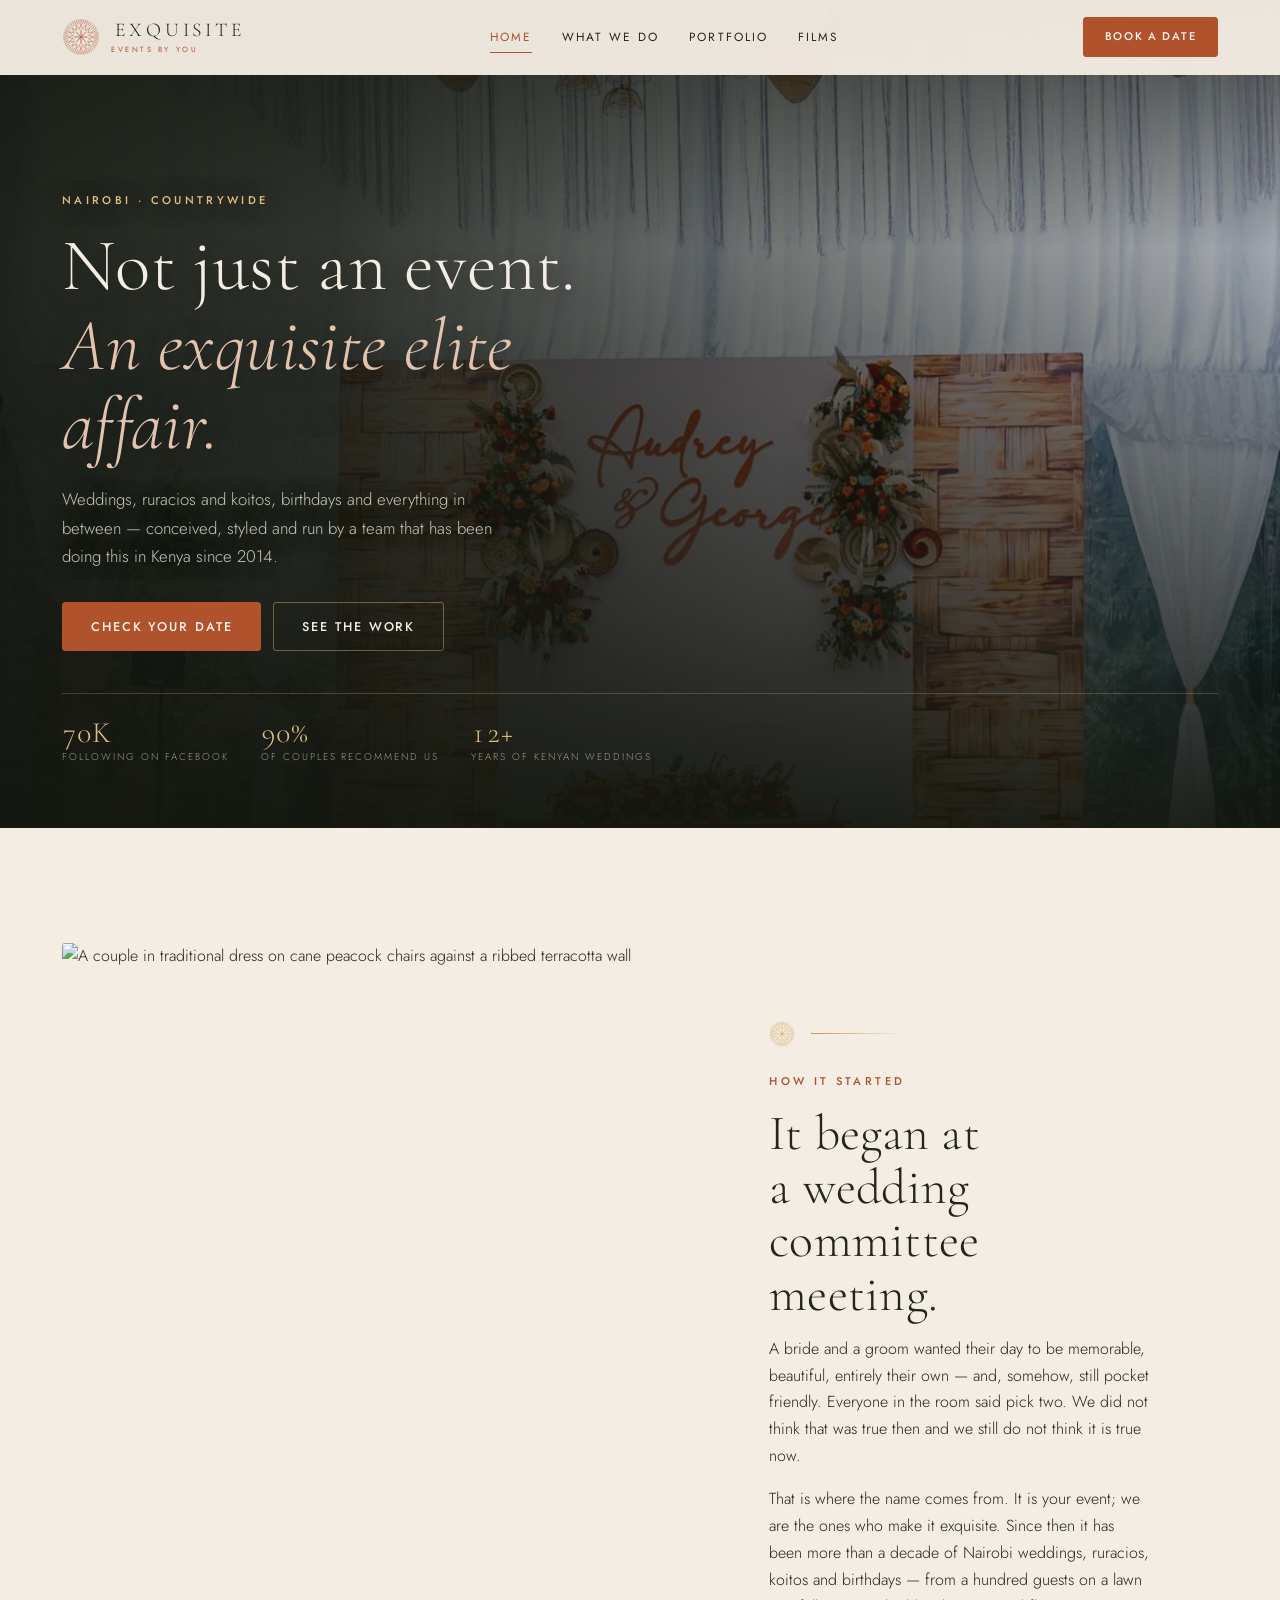
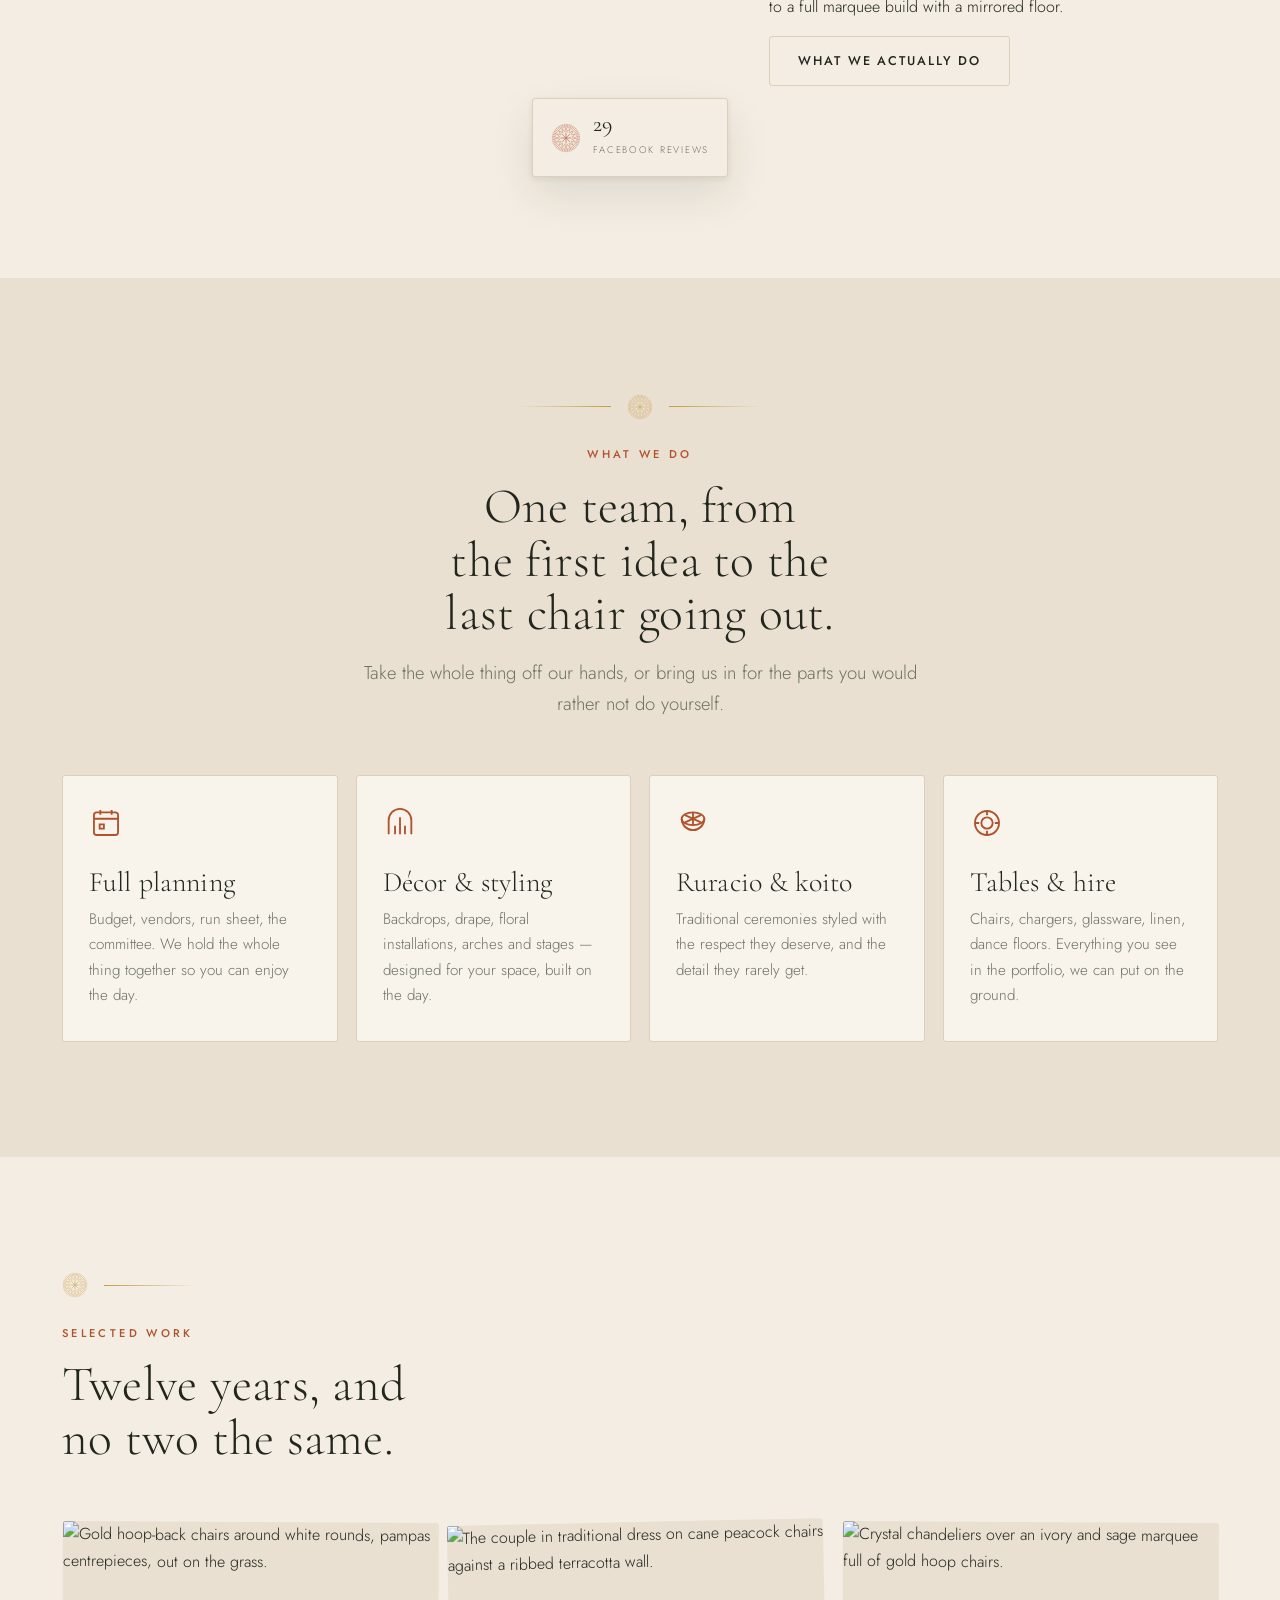
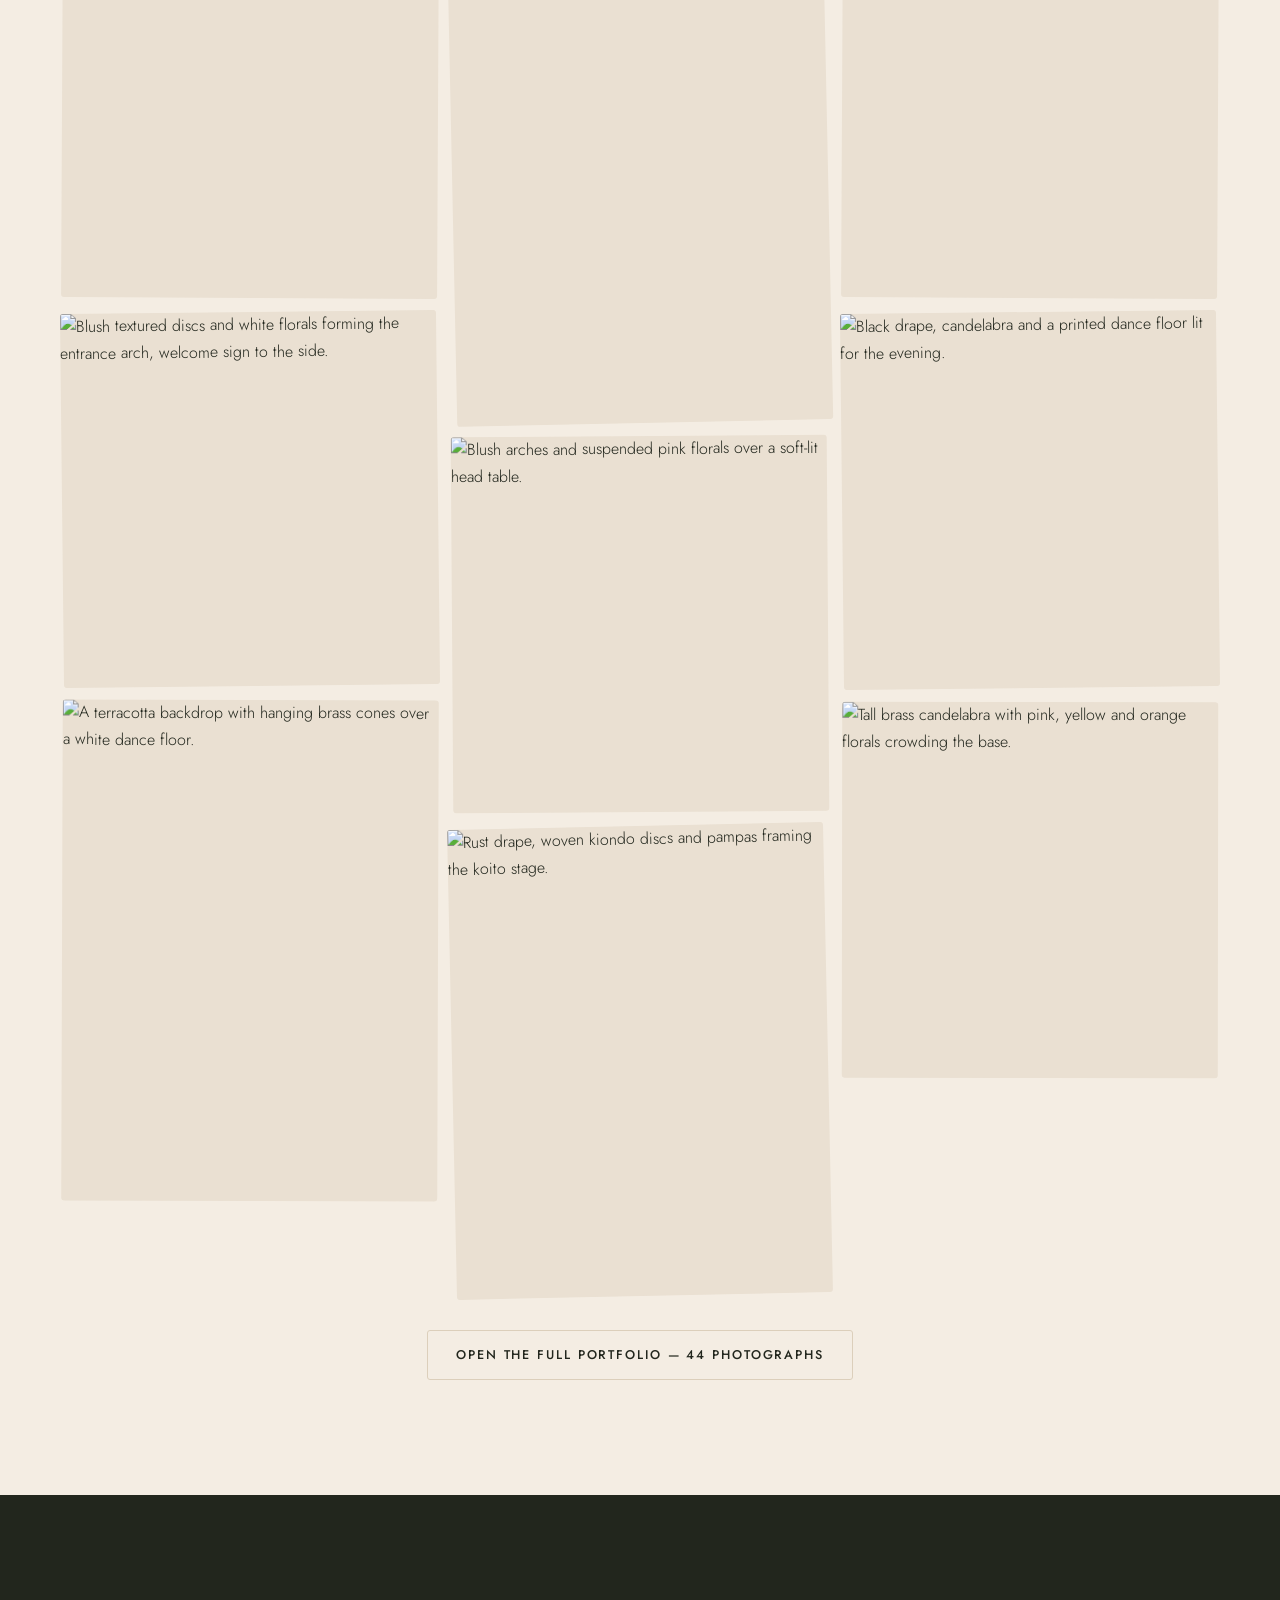
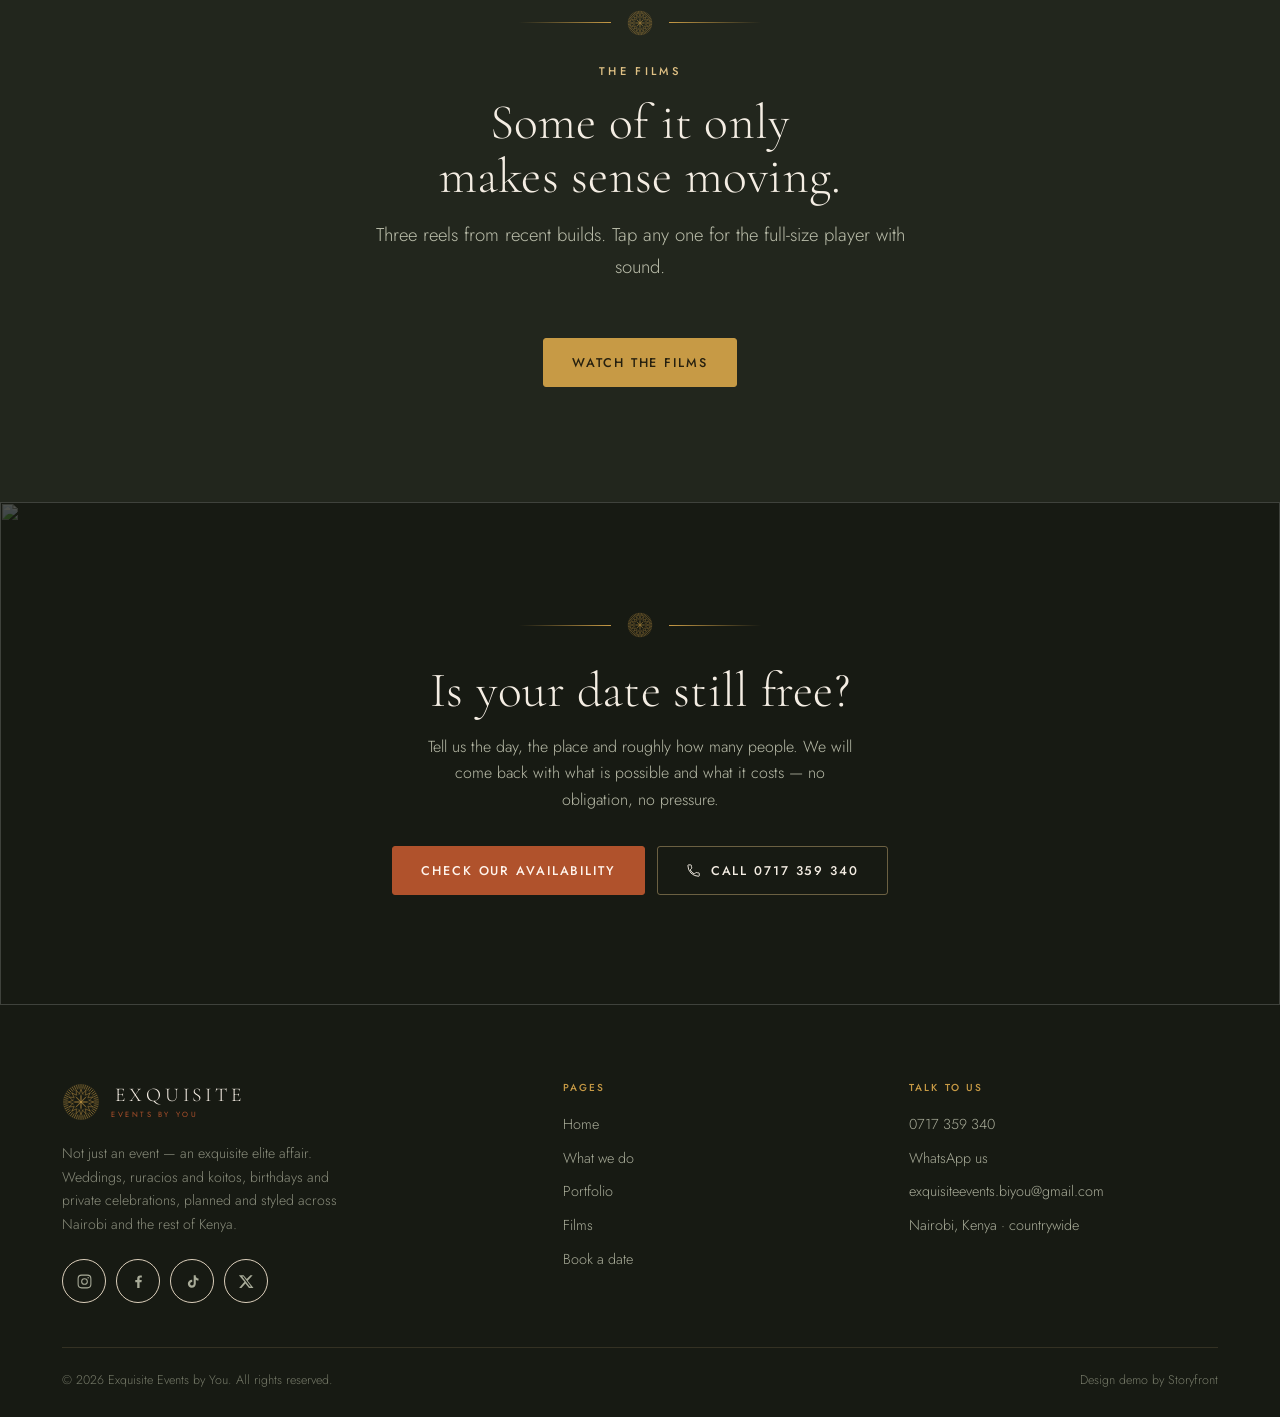
==== commit 32387fa2: "Fix menu WhatsApp button, player centring, responsive images - .mnav a (0,1,1) was overriding .btn (" ====
--- a/index.html
+++ b/index.html
@@ -76,7 +76,7 @@
   <div class="wrap">
     <div class="split split--wideL">
       <div class="split__media rv">
-        <img src="images/g/021.webp" alt="A couple in traditional dress on cane peacock chairs against a ribbed terracotta wall" loading="lazy" decoding="async">
+        <img src="images/g/021.webp" alt="A couple in traditional dress on cane peacock chairs against a ribbed terracotta wall" srcset="images/s/021.webp 346w, images/m/021.webp 466w, images/g/021.webp 616w" sizes="(max-width:760px) 46vw, 30vw" width="616" height="820" fetchpriority="high">
         <div class="split__badge"><svg class="" width="30" height="30" aria-hidden="true" ><use href="#kiondo"/></svg><div><b>29</b><span>Facebook reviews</span></div></div>
       </div>
       <div class="rv" data-delay="90">
@@ -116,7 +116,7 @@
       <h2>Twelve years, and no two the same.</h2>
     </div>
     <div class="gal" style="columns:3">
-      <figure data-cat="r" data-full="images/f/003.webp" data-caption="Gold hoop-back chairs around white rounds, pampas centrepieces, out on the grass."><img src="images/g/003.webp" alt="Gold hoop-back chairs around white rounds, pampas centrepieces, out on the grass." loading="lazy" decoding="async"><figcaption>Gold hoops under the marquee</figcaption></figure><figure data-cat="w" data-full="images/f/013.webp" data-caption="Blush textured discs and white florals forming the entrance arch, welcome sign to the side."><img src="images/g/013.webp" alt="Blush textured discs and white florals forming the entrance arch, welcome sign to the side." loading="lazy" decoding="async"><figcaption>Rachel and Simon</figcaption></figure><figure data-cat="w" data-full="images/f/015.webp" data-caption="A terracotta backdrop with hanging brass cones over a white dance floor."><img src="images/g/015.webp" alt="A terracotta backdrop with hanging brass cones over a white dance floor." loading="lazy" decoding="async"><figcaption>Audrey and George</figcaption></figure><figure data-cat="t" data-full="images/f/021.webp" data-caption="The couple in traditional dress on cane peacock chairs against a ribbed terracotta wall."><img src="images/g/021.webp" alt="The couple in traditional dress on cane peacock chairs against a ribbed terracotta wall." loading="lazy" decoding="async"><figcaption>Peacock chairs in terracotta</figcaption></figure><figure data-cat="w" data-full="images/f/024.webp" data-caption="Blush arches and suspended pink florals over a soft-lit head table."><img src="images/g/024.webp" alt="Blush arches and suspended pink florals over a soft-lit head table." loading="lazy" decoding="async"><figcaption>The Kanyekes</figcaption></figure><figure data-cat="t" data-full="images/f/027.webp" data-caption="Rust drape, woven kiondo discs and pampas framing the koito stage."><img src="images/g/027.webp" alt="Rust drape, woven kiondo discs and pampas framing the koito stage." loading="lazy" decoding="async"><figcaption>Welcome to Tungo's Koito</figcaption></figure><figure data-cat="r" data-full="images/f/035.webp" data-caption="Crystal chandeliers over an ivory and sage marquee full of gold hoop chairs."><img src="images/g/035.webp" alt="Crystal chandeliers over an ivory and sage marquee full of gold hoop chairs." loading="lazy" decoding="async"><figcaption>Chandeliers over sage</figcaption></figure><figure data-cat="r" data-full="images/f/042.webp" data-caption="Black drape, candelabra and a printed dance floor lit for the evening."><img src="images/g/042.webp" alt="Black drape, candelabra and a printed dance floor lit for the evening." loading="lazy" decoding="async"><figcaption>Nia and Kevin</figcaption></figure><figure data-cat="b" data-full="images/f/045.webp" data-caption="Tall brass candelabra with pink, yellow and orange florals crowding the base."><img src="images/g/045.webp" alt="Tall brass candelabra with pink, yellow and orange florals crowding the base." loading="lazy" decoding="async"><figcaption>Brass candelabra</figcaption></figure>
+      <figure data-cat="r" data-full="images/f/003.webp" data-caption="Gold hoop-back chairs around white rounds, pampas centrepieces, out on the grass."><img src="images/g/003.webp" alt="Gold hoop-back chairs around white rounds, pampas centrepieces, out on the grass." srcset="images/s/003.webp 460w, images/m/003.webp 620w, images/g/003.webp 820w" sizes="(max-width:760px) 46vw, 30vw" width="820" height="820" decoding="async"><figcaption>Gold hoops under the marquee</figcaption></figure><figure data-cat="w" data-full="images/f/013.webp" data-caption="Blush textured discs and white florals forming the entrance arch, welcome sign to the side."><img src="images/g/013.webp" alt="Blush textured discs and white florals forming the entrance arch, welcome sign to the side." srcset="images/s/013.webp 460w, images/m/013.webp 620w, images/g/013.webp 820w" sizes="(max-width:760px) 46vw, 30vw" width="820" height="816" decoding="async"><figcaption>Rachel and Simon</figcaption></figure><figure data-cat="w" data-full="images/f/015.webp" data-caption="A terracotta backdrop with hanging brass cones over a white dance floor."><img src="images/g/015.webp" alt="A terracotta backdrop with hanging brass cones over a white dance floor." srcset="images/s/015.webp 346w, images/m/015.webp 466w, images/g/015.webp 616w" sizes="(max-width:760px) 46vw, 30vw" width="616" height="820" loading="lazy" decoding="async"><figcaption>Audrey and George</figcaption></figure><figure data-cat="t" data-full="images/f/021.webp" data-caption="The couple in traditional dress on cane peacock chairs against a ribbed terracotta wall."><img src="images/g/021.webp" alt="The couple in traditional dress on cane peacock chairs against a ribbed terracotta wall." srcset="images/s/021.webp 346w, images/m/021.webp 466w, images/g/021.webp 616w" sizes="(max-width:760px) 46vw, 30vw" width="616" height="820" loading="lazy" decoding="async"><figcaption>Peacock chairs in terracotta</figcaption></figure><figure data-cat="w" data-full="images/f/024.webp" data-caption="Blush arches and suspended pink florals over a soft-lit head table."><img src="images/g/024.webp" alt="Blush arches and suspended pink florals over a soft-lit head table." srcset="images/s/024.webp 460w, images/m/024.webp 620w, images/g/024.webp 820w" sizes="(max-width:760px) 46vw, 30vw" width="820" height="820" loading="lazy" decoding="async"><figcaption>The Kanyekes</figcaption></figure><figure data-cat="t" data-full="images/f/027.webp" data-caption="Rust drape, woven kiondo discs and pampas framing the koito stage."><img src="images/g/027.webp" alt="Rust drape, woven kiondo discs and pampas framing the koito stage." srcset="images/s/027.webp 368w, images/m/027.webp 496w, images/g/027.webp 656w" sizes="(max-width:760px) 46vw, 30vw" width="656" height="820" loading="lazy" decoding="async"><figcaption>Welcome to Tungo's Koito</figcaption></figure><figure data-cat="r" data-full="images/f/035.webp" data-caption="Crystal chandeliers over an ivory and sage marquee full of gold hoop chairs."><img src="images/g/035.webp" alt="Crystal chandeliers over an ivory and sage marquee full of gold hoop chairs." srcset="images/s/035.webp 460w, images/m/035.webp 620w, images/g/035.webp 820w" sizes="(max-width:760px) 46vw, 30vw" width="820" height="820" loading="lazy" decoding="async"><figcaption>Chandeliers over sage</figcaption></figure><figure data-cat="r" data-full="images/f/042.webp" data-caption="Black drape, candelabra and a printed dance floor lit for the evening."><img src="images/g/042.webp" alt="Black drape, candelabra and a printed dance floor lit for the evening." srcset="images/s/042.webp 460w, images/m/042.webp 620w, images/g/042.webp 820w" sizes="(max-width:760px) 46vw, 30vw" width="820" height="820" loading="lazy" decoding="async"><figcaption>Nia and Kevin</figcaption></figure><figure data-cat="b" data-full="images/f/045.webp" data-caption="Tall brass candelabra with pink, yellow and orange florals crowding the base."><img src="images/g/045.webp" alt="Tall brass candelabra with pink, yellow and orange florals crowding the base." srcset="images/s/045.webp 460w, images/m/045.webp 620w, images/g/045.webp 820w" sizes="(max-width:760px) 46vw, 30vw" width="820" height="820" loading="lazy" decoding="async"><figcaption>Brass candelabra</figcaption></figure>
     </div>
     <div class="gal__more rv"><a class="btn btn--ghost" href="gallery.html">Open the full portfolio &mdash; 44 photographs</a></div>
   </div>
@@ -135,7 +135,7 @@
 </section>
 
 <section class="cta">
-  <div class="cta__bg"><img src="images/g/026.webp" alt="" loading="lazy" decoding="async"></div>
+  <div class="cta__bg"><img src="images/g/026.webp" alt="" srcset="images/s/026.webp 346w, images/m/026.webp 466w, images/g/026.webp 616w" sizes="(max-width:760px) 46vw, 30vw" width="616" height="820" loading="lazy" decoding="async"></div>
   <div class="wrap cta__in rv">
     <div class="rule rule--onDark"><svg class="" width="26" height="26" aria-hidden="true" ><use href="#kiondo"/></svg></div>
     <h2>Is your date still free?</h2>
--- a/assets/site.css
+++ b/assets/site.css
@@ -1,684 +1,707 @@
-/* =========================================================================
-   Exquisite Events by You — Storyfront demo
-   Palette P1 "Terracotta & Brass", sampled from the client's own photographs.
-   Mark: the Kiondo Rose. Single-theme by design — this is a brand site, so
-   every colour is painted explicitly rather than following the OS.
-   ========================================================================= */
-
-:root{
-  --terra:#B0522C;
-  --terra-d:#8E3F20;
-  --terra-l:#C9683F;
-  --brass:#C79A45;
-  --brass-l:#DFC084;
-  --blush:#E3C3AE;
-  --bone:#F4EDE3;
-  --bone-2:#EAE0D2;
-  --bone-3:#DCCFBB;
-  --foliage:#556B4A;
-  --ink:#22261D;
-  --ink-2:#171A13;
-  --ink-3:#2E3327;
-  --muted:#6E7362;
-  --muted-l:#9A9C8B;
-
-  --wrap:1200px;
-  --r:3px;
-  --shadow-s:0 1px 2px rgba(34,38,29,.07), 0 4px 14px rgba(34,38,29,.06);
-  --shadow-m:0 2px 6px rgba(34,38,29,.08), 0 18px 44px rgba(34,38,29,.10);
-  --shadow-l:0 30px 80px rgba(23,26,19,.42);
-
-  --ease:cubic-bezier(.22,.61,.36,1);
-  --spring:cubic-bezier(.34,1.42,.48,1);
-}
-
-*,*::before,*::after{box-sizing:border-box}
-html{-webkit-text-size-adjust:100%;scroll-behavior:smooth}
-@media (prefers-reduced-motion:reduce){html{scroll-behavior:auto}}
-
-body{
-  margin:0;
-  background:var(--bone);
-  color:var(--ink);
-  font-family:'Jost',system-ui,-apple-system,'Segoe UI',sans-serif;
-  font-size:16px;
-  font-weight:300;
-  line-height:1.68;
-  -webkit-font-smoothing:antialiased;
-  overflow-x:hidden;
-}
-
-img,video{max-width:100%;display:block}
-a{color:var(--terra);text-decoration:none}
-a:hover{color:var(--terra-d)}
-:focus-visible{outline:2px solid var(--terra);outline-offset:3px;border-radius:2px}
-
-h1,h2,h3,h4{
-  font-family:'Cormorant Garamond',Georgia,'Times New Roman',serif;
-  font-weight:300;
-  line-height:1.08;
-  letter-spacing:.005em;
-  margin:0;
-  text-wrap:balance;
-  color:var(--ink);
-}
-h1,h2,h3{margin-bottom:.9rem}
-h1{font-size:clamp(2.4rem,7.4vw,4.6rem)}
-h2{font-size:clamp(1.95rem,5vw,3.1rem)}
-h3{font-size:clamp(1.3rem,3vw,1.75rem)}
-p{margin:0 0 1rem}
-em{font-style:italic}
-
-.wrap{width:100%;max-width:var(--wrap);margin:0 auto;padding:0 22px}
-.wrap--narrow{max-width:820px}
-.center{text-align:center}
-.sr-only{position:absolute;width:1px;height:1px;padding:0;margin:-1px;overflow:hidden;clip:rect(0 0 0 0);white-space:nowrap;border:0}
-.defs{position:absolute;width:0;height:0;overflow:hidden}
-
-/* ---------------- eyebrow / kicker ---------------- */
-.kick{
-  font-size:.7rem;
-  letter-spacing:.3em;
-  text-transform:uppercase;
-  color:var(--terra);
-  font-weight:500;
-  margin:0 0 1rem;
-  display:block;
-}
-.kick--onDark{color:var(--brass-l)}
-
-.lede{font-size:clamp(1.02rem,2.1vw,1.16rem);color:var(--muted);max-width:60ch}
-.lede--onDark{color:#B9BCA9}
-
-/* ---------------- the kiondo rule (signature divider) ---------------- */
-.rule{
-  display:flex;align-items:center;justify-content:center;gap:16px;
-  margin:0 0 1.6rem;
-}
-.rule::before,.rule::after{
-  content:"";height:1px;flex:0 1 92px;
-  background:linear-gradient(90deg,transparent,var(--brass));
-}
-.rule::after{background:linear-gradient(270deg,transparent,var(--brass))}
-.rule svg{width:26px;height:26px;color:var(--brass);flex:none}
-.rule--onDark::before{background:linear-gradient(90deg,transparent,var(--brass))}
-.rule--start{justify-content:flex-start}
-.rule--start::before{display:none}
-
-/* ---------------- buttons ---------------- */
-.btn{
-  display:inline-flex;align-items:center;justify-content:center;gap:.6rem;
-  font-family:'Jost',sans-serif;font-size:.79rem;font-weight:500;
-  letter-spacing:.15em;text-transform:uppercase;
-  padding:1rem 1.75rem;border:1px solid transparent;border-radius:var(--r);
-  cursor:pointer;transition:background .3s var(--ease),color .3s var(--ease),
-    border-color .3s var(--ease),transform .3s var(--spring);
-  text-align:center;line-height:1.2;
-}
-.btn:active{transform:translateY(1px)}
-.btn svg{width:17px;height:17px;flex:none}
-
-.btn--terra{background:var(--terra);color:#FFF4EC;border-color:var(--terra)}
-.btn--terra:hover{background:var(--terra-d);border-color:var(--terra-d);color:#FFF4EC}
-.btn--brass{background:var(--brass);color:#26200F;border-color:var(--brass)}
-.btn--brass:hover{background:var(--brass-l);border-color:var(--brass-l);color:#26200F}
-.btn--ghost{background:transparent;color:var(--ink);border-color:var(--bone-3)}
-.btn--ghost:hover{border-color:var(--terra);color:var(--terra)}
-.btn--onDark{background:transparent;color:var(--bone);border-color:rgba(223,192,132,.42)}
-.btn--onDark:hover{border-color:var(--brass);color:var(--brass-l)}
-.btn--wide{width:100%}
-
-/* ---------------- splash ---------------- */
-.splash{
-  position:fixed;inset:0;z-index:999;background:var(--ink-2);
-  display:grid;place-items:center;
-  transition:opacity .7s var(--ease),visibility .7s var(--ease);
-}
-.splash.gone{opacity:0;visibility:hidden}
-.splash__in{display:flex;flex-direction:column;align-items:center;gap:1.15rem}
-.splash svg{width:74px;height:74px;color:var(--brass);animation:bloom 1.5s var(--ease) both}
-.splash__wm{
-  font-family:'Cormorant Garamond',serif;font-weight:300;font-size:1.5rem;
-  letter-spacing:.3em;color:var(--bone);text-indent:.3em;
-  animation:fadeUp .9s var(--ease) .25s both;
-}
-.splash__sub{
-  font-size:.6rem;letter-spacing:.42em;text-transform:uppercase;color:var(--brass);
-  animation:fadeUp .9s var(--ease) .4s both;
-}
-@keyframes bloom{from{opacity:0;transform:rotate(-40deg) scale(.7)}to{opacity:1;transform:none}}
-@keyframes fadeUp{from{opacity:0;transform:translateY(10px)}to{opacity:1;transform:none}}
-@media (prefers-reduced-motion:reduce){
-  .splash svg,.splash__wm,.splash__sub{animation:none}
-}
-
-/* ---------------- header ---------------- */
-.hdr{
-  position:fixed;top:0;left:0;right:0;z-index:120;
-  background:rgba(244,237,227,.96);
-  border-bottom:1px solid transparent;
-  transition:transform .42s var(--ease),background .35s var(--ease),
-    border-color .35s var(--ease),box-shadow .35s var(--ease);
-}
-.hdr[data-top="false"]{border-bottom-color:var(--bone-3);box-shadow:var(--shadow-s)}
-.hdr[data-hidden="true"]{transform:translateY(-104%)}
-.hdr__in{display:flex;align-items:center;justify-content:space-between;gap:18px;height:74px}
-.brand{display:flex;align-items:center;gap:11px;color:var(--ink)}
-.brand svg{width:38px;height:38px;color:var(--terra);flex:none;transition:transform .8s var(--ease)}
-.brand:hover svg{transform:rotate(72deg)}
-.brand__t{display:flex;flex-direction:column;line-height:1}
-.brand__1{
-  font-family:'Cormorant Garamond',serif;font-weight:300;font-size:1.22rem;
-  letter-spacing:.2em;text-indent:.2em;color:var(--ink);
-}
-.brand__2{
-  font-size:.47rem;letter-spacing:.34em;text-transform:uppercase;
-  color:var(--terra);margin-top:5px;font-weight:400;
-}
-.nav{display:flex;align-items:center;gap:30px}
-.nav a{
-  font-size:.74rem;letter-spacing:.17em;text-transform:uppercase;
-  color:var(--ink);font-weight:400;position:relative;padding:6px 0;
-}
-.nav a::after{
-  content:"";position:absolute;left:0;right:100%;bottom:0;height:1px;
-  background:var(--terra);transition:right .35s var(--ease);
-}
-.nav a:hover::after,.nav a[aria-current="page"]::after{right:0}
-.nav a[aria-current="page"]{color:var(--terra)}
-.hdr .btn{padding:.78rem 1.3rem;font-size:.7rem}
-
-.burger{
-  display:none;width:44px;height:44px;align-items:center;justify-content:center;
-  background:transparent;border:1px solid var(--bone-3);border-radius:var(--r);cursor:pointer;
-}
-.burger span{display:block;width:19px;height:1px;background:var(--ink);position:relative;transition:background .2s}
-.burger span::before,.burger span::after{
-  content:"";position:absolute;left:0;width:19px;height:1px;background:var(--ink);
-  transition:transform .32s var(--ease),top .32s var(--ease);
-}
-.burger span::before{top:-6px}
-.burger span::after{top:6px}
-.burger[aria-expanded="true"] span{background:transparent}
-.burger[aria-expanded="true"] span::before{top:0;transform:rotate(45deg)}
-.burger[aria-expanded="true"] span::after{top:0;transform:rotate(-45deg)}
-
-.mnav{
-  position:fixed;inset:74px 0 0;z-index:110;background:var(--ink-2);
-  display:flex;flex-direction:column;justify-content:center;gap:6px;padding:0 30px 60px;
-  transform:translateY(-100%);visibility:hidden;
-  transition:transform .48s var(--ease),visibility .48s var(--ease);
-}
-.mnav.open{transform:none;visibility:visible}
-.mnav a{
-  font-family:'Cormorant Garamond',serif;font-size:2rem;font-weight:300;
-  color:var(--bone);padding:.55rem 0;border-bottom:1px solid rgba(223,192,132,.16);
-}
-.mnav a[aria-current="page"]{color:var(--brass)}
-.mnav .btn{margin-top:1.9rem}
-.mnav__meta{margin-top:1.6rem;font-size:.78rem;color:var(--muted-l);letter-spacing:.05em}
-.mnav__meta a{font-family:'Jost',sans-serif;font-size:.78rem;color:var(--brass);
-  border:0;padding:0;display:inline}
-
-@media (max-width:1000px){
-  .nav,.hdr .btn--desk{display:none}
-  .burger{display:flex}
-}
-
-/* ---------------- hero ---------------- */
-.hero{position:relative;min-height:clamp(560px,92svh,880px);display:flex;align-items:flex-end;
-  overflow:hidden;background:var(--ink-2)}
-.hero__bg{position:absolute;inset:0}
-.hero__bg img{width:100%;height:100%;object-fit:cover;object-position:50% 34%;
-  animation:heroDrift 22s ease-out both}
-@keyframes heroDrift{from{transform:scale(1.09)}to{transform:scale(1)}}
-@media (prefers-reduced-motion:reduce){.hero__bg img{animation:none}}
-/* Two-part scrim: a left wedge so the headline always has a dark ground to sit
-   on, plus a bottom fade into the page. The right side stays clear so the
-   backdrop in the photograph is still readable as work. */
-.hero__bg::after{
-  content:"";position:absolute;inset:0;
-  background:
-    linear-gradient(90deg,rgba(20,23,16,.93) 0%,rgba(20,23,16,.86) 26%,
-      rgba(20,23,16,.55) 58%,rgba(20,23,16,.24) 100%),
-    linear-gradient(180deg,rgba(20,23,16,.72) 0%,rgba(20,23,16,.10) 30%,
-      rgba(20,23,16,.66) 78%,rgba(20,23,16,.93) 100%);
-}
-@media (max-width:860px){
-  /* no room for a side wedge on a phone, so the whole frame carries the scrim */
-  .hero__bg::after{
-    background:linear-gradient(180deg,rgba(20,23,16,.84) 0%,rgba(20,23,16,.58) 30%,
-      rgba(20,23,16,.90) 70%,rgba(20,23,16,.97) 100%);
-  }
-  .hero__bg img{object-position:50% 30%}
-}
-.hero h1,.hero p,.hero .kick{text-shadow:0 1px 22px rgba(20,23,16,.55)}
-/* padding-block only — a shorthand here would cancel .wrap's side padding */
-.hero__in{position:relative;z-index:2;width:100%;padding-block:150px 62px}
-.hero h1{color:var(--bone);max-width:15ch;margin-bottom:0}
-.hero h1 em{color:var(--blush);font-style:italic}
-.hero p{color:#C6C9B6;max-width:46ch;margin-top:1.3rem;font-size:1.05rem}
-.hero__cta{display:flex;flex-wrap:wrap;gap:12px;margin-top:2rem}
-.hero__strip{
-  display:flex;flex-wrap:wrap;gap:10px 32px;margin-top:2.6rem;
-  padding-top:1.5rem;border-top:1px solid rgba(223,192,132,.24);
-}
-.hero__stat{display:flex;flex-direction:column;gap:2px}
-.hero__stat b{
-  font-family:'Cormorant Garamond',serif;font-size:1.85rem;font-weight:300;
-  color:var(--brass-l);line-height:1;font-variant-numeric:tabular-nums;
-}
-.hero__stat span{font-size:.62rem;letter-spacing:.2em;text-transform:uppercase;color:#9A9C8B}
-
-/* ---------------- sections ---------------- */
-.sec{padding:clamp(64px,9vw,116px) 0}
-.sec--bone2{background:var(--bone-2)}
-.sec--ink{background:var(--ink);color:var(--bone)}
-.sec--ink h2,.sec--ink h3{color:var(--bone)}
-.sec--tight{padding-top:clamp(38px,5vw,60px)}
-.sec__head{max-width:62ch;margin-bottom:clamp(34px,4.4vw,58px)}
-.sec__head--center{margin-left:auto;margin-right:auto;text-align:center}
-
-/* ---------------- feature rows ---------------- */
-.split{display:grid;grid-template-columns:1fr;gap:clamp(28px,4vw,58px);align-items:center}
-@media (min-width:900px){
-  .split{grid-template-columns:1fr 1fr}
-  .split--wideL{grid-template-columns:1.15fr .85fr}
-  .split--flip .split__media{order:2}
-}
-.split__media{position:relative}
-.split__media img{width:100%;aspect-ratio:4/5;object-fit:cover;border-radius:var(--r)}
-.split__media--tall img{aspect-ratio:3/4}
-.split__badge{
-  position:absolute;right:-10px;bottom:-14px;background:var(--bone);
-  border:1px solid var(--bone-3);border-radius:var(--r);padding:14px 18px;
-  box-shadow:var(--shadow-m);display:flex;align-items:center;gap:12px;
-}
-.split__badge svg{width:30px;height:30px;color:var(--terra);flex:none}
-.split__badge b{font-family:'Cormorant Garamond',serif;font-size:1.4rem;font-weight:400;
-  color:var(--ink);display:block;line-height:1}
-.split__badge span{font-size:.6rem;letter-spacing:.18em;text-transform:uppercase;color:var(--muted)}
-
-/* ---------------- service cards ---------------- */
-.cards{display:grid;grid-template-columns:repeat(auto-fit,minmax(258px,1fr));gap:18px}
-.card{
-  background:var(--bone);border:1px solid var(--bone-3);border-radius:var(--r);
-  padding:30px 26px 32px;position:relative;overflow:hidden;
-  transition:transform .45s var(--ease),box-shadow .45s var(--ease),border-color .45s var(--ease);
-}
-.sec--bone2 .card{background:#F8F3EB}
-.card::before{
-  content:"";position:absolute;left:0;top:0;height:2px;width:0;background:var(--terra);
-  transition:width .5s var(--ease);
-}
-.card:hover{transform:translateY(-4px);box-shadow:var(--shadow-m);border-color:var(--blush)}
-.card:hover::before{width:100%}
-.card svg.ic{width:34px;height:34px;color:var(--terra);margin-bottom:1.1rem}
-.card h3{margin-bottom:.6rem}
-.card p{color:var(--muted);font-size:.95rem;margin:0}
-.card ul{margin:.9rem 0 0;padding:0;list-style:none;display:flex;flex-direction:column;gap:.4rem}
-.card li{font-size:.9rem;color:var(--muted);padding-left:18px;position:relative}
-.card li::before{content:"";position:absolute;left:0;top:.62em;width:7px;height:1px;background:var(--brass)}
-.card__tag{
-  display:inline-block;font-size:.6rem;letter-spacing:.18em;text-transform:uppercase;
-  color:var(--terra);border:1px solid var(--blush);border-radius:2px;padding:3px 8px;margin-bottom:1rem;
-}
-
-/* ---------------- stats band ---------------- */
-.stats{display:grid;grid-template-columns:repeat(auto-fit,minmax(150px,1fr));gap:26px;text-align:center}
-.stat b{
-  display:block;font-family:'Cormorant Garamond',serif;font-weight:300;
-  font-size:clamp(2.4rem,6vw,3.5rem);color:var(--brass-l);line-height:1;
-  font-variant-numeric:tabular-nums;
-}
-.stat span{display:block;margin-top:.5rem;font-size:.64rem;letter-spacing:.2em;
-  text-transform:uppercase;color:#9A9C8B}
-
-/* ---------------- reviews ---------------- */
-.quotes{display:grid;grid-template-columns:repeat(auto-fit,minmax(270px,1fr));gap:18px}
-.quote{
-  background:var(--bone);border:1px solid var(--bone-3);border-radius:var(--r);padding:28px 26px;
-  display:flex;flex-direction:column;gap:1rem;
-}
-.sec--ink .quote{background:var(--ink-3);border-color:rgba(223,192,132,.16)}
-.quote p{font-family:'Cormorant Garamond',serif;font-size:1.24rem;font-weight:300;
-  line-height:1.44;color:var(--ink);margin:0}
-.sec--ink .quote p{color:var(--bone)}
-.quote footer{font-size:.66rem;letter-spacing:.18em;text-transform:uppercase;color:var(--muted);margin-top:auto}
-.sec--ink .quote footer{color:var(--muted-l)}
-.stars{display:flex;gap:3px;color:var(--brass)}
-.stars svg{width:14px;height:14px}
-
-/* =========================================================================
-   PHOTO GALLERY — bone ground, quiet, editorial. Deliberately the calm one.
-   ========================================================================= */
-.filters{display:flex;flex-wrap:wrap;gap:8px;margin-bottom:26px}
-.filters button{
-  font-family:'Jost',sans-serif;font-size:.7rem;letter-spacing:.15em;text-transform:uppercase;
-  padding:.62rem 1.05rem;border:1px solid var(--bone-3);background:transparent;color:var(--muted);
-  border-radius:var(--r);cursor:pointer;transition:all .3s var(--ease);
-}
-.filters button:hover{border-color:var(--terra);color:var(--terra)}
-.filters button[aria-pressed="true"]{background:var(--terra);border-color:var(--terra);color:#FFF4EC}
-
-.gal{columns:4;column-gap:14px}
-@media (max-width:1100px){.gal{columns:3}}
-@media (max-width:760px){.gal{columns:2}}
-@media (max-width:420px){.gal{columns:1}}
-.gal figure{
-  margin:0 0 14px;break-inside:avoid;position:relative;cursor:zoom-in;
-  border-radius:var(--r);overflow:hidden;background:var(--bone-2);
-  transition:transform .5s var(--ease),box-shadow .5s var(--ease);
-  opacity:0;
-}
-.gal figure.in{opacity:1}
-.gal figure.hide{display:none}
-.gal figure img{width:100%;height:auto;transition:transform .8s var(--ease),filter .5s var(--ease)}
-.gal figure:hover img{transform:scale(1.045)}
-.gal figure:hover{box-shadow:var(--shadow-m)}
-.gal figcaption{
-  position:absolute;left:0;right:0;bottom:0;padding:34px 16px 14px;
-  background:linear-gradient(transparent,rgba(23,26,19,.86));
-  color:var(--bone);font-size:.78rem;letter-spacing:.04em;
-  opacity:0;transform:translateY(8px);transition:opacity .4s var(--ease),transform .4s var(--ease);
-}
-.gal figure:hover figcaption,.gal figure:focus-visible figcaption{opacity:1;transform:none}
-.gal__more{margin-top:34px;text-align:center}
-
-/* photo lightbox */
-.lb{
-  position:fixed;inset:0;z-index:400;background:rgba(20,23,16,.96);
-  display:none;flex-direction:column;padding:14px;
-}
-.lb.open{display:flex}
-.lb__top{display:flex;align-items:center;justify-content:space-between;gap:14px;padding:4px 4px 12px;flex:none}
-.lb__count{font-size:.7rem;letter-spacing:.22em;color:var(--brass);font-variant-numeric:tabular-nums}
-.lb__fig{flex:1;display:grid;place-items:center;min-height:0;position:relative}
-.lb__fig img{max-width:100%;max-height:100%;object-fit:contain;border-radius:2px;
-  animation:lbIn .45s var(--ease) both}
-@keyframes lbIn{from{opacity:0;transform:scale(.975)}to{opacity:1;transform:none}}
-@media (prefers-reduced-motion:reduce){.lb__fig img{animation:none}}
-.lb__cap{flex:none;text-align:center;color:#C6C9B6;font-size:.86rem;padding:14px 10px 4px;max-width:64ch;margin:0 auto}
-.lb__btn{
-  width:46px;height:46px;display:grid;place-items:center;flex:none;cursor:pointer;
-  background:transparent;border:1px solid rgba(223,192,132,.34);border-radius:50%;
-  color:var(--bone);transition:all .3s var(--ease);
-}
-.lb__btn:hover{border-color:var(--brass);color:var(--brass);background:rgba(199,154,69,.1)}
-.lb__btn svg{width:19px;height:19px}
-.lb__nav{position:absolute;top:50%;transform:translateY(-50%);z-index:2}
-.lb__prev{left:2px}
-.lb__next{right:2px}
-
-/* =========================================================================
-   FILM GRID — the loud one. Ink ground, brass hairlines, staggered cascade,
-   a rotating kiondo dial for sound with a live progress ring.
-   Deliberately a different visual language from the photo grid above.
-   ========================================================================= */
-.films{
-  display:grid;grid-template-columns:repeat(auto-fit,minmax(min(100%,268px),1fr));
-  gap:clamp(16px,2.4vw,30px);
-}
-.film{
-  position:relative;border-radius:var(--r);overflow:hidden;cursor:pointer;
-  background:var(--ink-2);border:1px solid rgba(223,192,132,.2);
-  aspect-ratio:9/16;
-  opacity:0;transform:translateY(46px) scale(.94);
-  transition:opacity .8s var(--ease),transform .8s var(--spring),
-    border-color .45s var(--ease),box-shadow .45s var(--ease);
-}
-.film.in{opacity:1;transform:none}
-@media (prefers-reduced-motion:reduce){
-  .film{transform:none;transition:opacity .3s linear,border-color .3s}
-}
-/* staggered cascade — each card enters a beat after the one before it */
-.film:nth-child(2){transition-delay:.09s}
-.film:nth-child(3){transition-delay:.18s}
-.film:nth-child(4){transition-delay:.27s}
-.film:hover{border-color:var(--brass);box-shadow:var(--shadow-l)}
-.film video,.film img.poster{width:100%;height:100%;object-fit:cover}
-.film img.poster{position:absolute;inset:0}
-.film video{position:relative;z-index:1}
-
-/* brass corner brackets — the "framed" treatment the photo grid doesn't get */
-.film__frame{position:absolute;inset:10px;z-index:3;pointer-events:none}
-.film__frame::before,.film__frame::after{
-  content:"";position:absolute;width:24px;height:24px;
-  border:1px solid var(--brass);opacity:.62;transition:all .5s var(--ease);
-}
-.film__frame::before{top:0;left:0;border-right:0;border-bottom:0}
-.film__frame::after{bottom:0;right:0;border-left:0;border-top:0}
-.film:hover .film__frame::before,.film:hover .film__frame::after{width:34px;height:34px;opacity:1}
-
-.film__veil{
-  position:absolute;inset:0;z-index:2;
-  background:linear-gradient(180deg,rgba(23,26,19,.5) 0%,transparent 26%,
-    transparent 52%,rgba(23,26,19,.88) 100%);
-}
-.film__meta{position:absolute;left:20px;right:20px;bottom:20px;z-index:4}
-.film__meta h3{color:var(--bone);font-size:1.4rem;line-height:1.14;margin-bottom:.3rem}
-.film__meta p{color:#A9AC99;font-size:.76rem;letter-spacing:.05em;margin:0}
-.film__tag{
-  position:absolute;top:20px;left:20px;z-index:4;
-  font-size:.56rem;letter-spacing:.24em;text-transform:uppercase;color:var(--brass-l);
-  border:1px solid rgba(223,192,132,.4);border-radius:2px;padding:4px 9px;
-  background:rgba(23,26,19,.42);
-}
-.film__expand{
-  position:absolute;right:20px;bottom:20px;z-index:5;
-  width:34px;height:34px;display:grid;place-items:center;
-  border:1px solid rgba(223,192,132,.4);border-radius:50%;color:var(--brass-l);
-  background:rgba(23,26,19,.42);transition:all .4s var(--ease);
-}
-.film:hover .film__expand{border-color:var(--brass);color:var(--ink);background:var(--brass);transform:scale(1.08)}
-.film__expand svg{width:14px;height:14px}
-
-/* the sound dial: kiondo rose that spins open, ring shows playback progress */
-.vsound{
-  position:absolute;top:16px;right:16px;z-index:6;
-  width:48px;height:48px;display:grid;place-items:center;cursor:pointer;
-  background:rgba(23,26,19,.56);border:1px solid rgba(223,192,132,.4);border-radius:50%;
-  color:var(--brass-l);transition:all .4s var(--ease);padding:0;
-}
-.vsound:hover{background:rgba(176,82,44,.9);border-color:var(--terra-l);color:#FFF4EC}
-.vsound .dial{position:absolute;inset:4px;color:currentColor;opacity:.4;
-  transition:transform .9s var(--ease),opacity .4s var(--ease)}
-.vsound[data-on="true"] .dial{opacity:.95;transform:rotate(135deg)}
-.vsound[data-on="true"]{background:var(--terra);border-color:var(--terra-l);color:#FFF4EC}
-.vsound .ico{position:relative;z-index:2;width:16px;height:16px}
-/* muted is the resting state, so only the crossed-out speaker shows to start */
-.vsound .snd-on{display:none}
-.vsound[data-on="true"] .snd-off{display:none}
-.vsound[data-on="true"] .snd-on{display:block}
-.vsound .ring{position:absolute;inset:-1px;z-index:1;transform:rotate(-90deg);pointer-events:none}
-.vsound .ring circle{fill:none;stroke:var(--brass-l);stroke-width:1.5;opacity:0;transition:opacity .3s}
-.vsound[data-on="true"] .ring circle{opacity:.9;stroke:#FFF4EC}
-
-.film[data-playing="true"] .film__tag{border-color:var(--terra-l);color:#FFD9C4;background:rgba(176,82,44,.5)}
-
-.films__note{
-  margin-top:26px;font-size:.82rem;color:var(--muted-l);
-  display:flex;align-items:center;gap:9px;
-}
-.films__note svg{width:15px;height:15px;color:var(--brass);flex:none}
-
-/* film lightbox */
-.vlb{
-  position:fixed;inset:0;z-index:420;background:rgba(16,18,13,.985);
-  display:none;flex-direction:column;padding:14px;
-}
-.vlb.open{display:flex}
-.vlb__top{display:flex;align-items:center;justify-content:space-between;gap:14px;padding:4px 4px 12px;flex:none}
-.vlb__count{font-size:.7rem;letter-spacing:.22em;color:var(--brass);font-variant-numeric:tabular-nums}
-.vlb__stage{flex:1;display:grid;place-items:center;min-height:0;position:relative}
-.vlb__stage video{
-  max-width:100%;max-height:100%;height:100%;width:auto;border-radius:2px;
-  border:1px solid rgba(223,192,132,.25);background:#000;
-  animation:lbIn .45s var(--ease) both;
-}
-@media (prefers-reduced-motion:reduce){.vlb__stage video{animation:none}}
-.vlb__cap{flex:none;text-align:center;padding:14px 10px 4px;max-width:60ch;margin:0 auto}
-.vlb__cap h3{color:var(--bone);font-size:1.35rem;margin-bottom:.25rem}
-.vlb__cap p{color:#A9AC99;font-size:.84rem;margin:0}
-.vlb__bar{display:flex;gap:10px;justify-content:center;margin-top:14px;flex-wrap:wrap}
-
-/* =========================================================================
-   BOOKING — three steps, ends in a written WhatsApp message.
-   ========================================================================= */
-.book{
-  background:var(--bone);border:1px solid var(--bone-3);border-radius:var(--r);
-  overflow:hidden;box-shadow:var(--shadow-m);
-}
-.book__bar{display:grid;grid-template-columns:repeat(3,1fr);background:var(--bone-2)}
-.book__bar div{
-  padding:1rem .6rem;text-align:center;font-size:.63rem;letter-spacing:.16em;
-  text-transform:uppercase;color:var(--muted);position:relative;transition:all .35s var(--ease);
-}
-.book__bar div::after{
-  content:"";position:absolute;left:0;bottom:0;height:2px;width:0;background:var(--terra);
-  transition:width .5s var(--ease);
-}
-.book__bar div[data-on="true"]{color:var(--terra);background:var(--bone)}
-.book__bar div[data-on="true"]::after{width:100%}
-.book__bar div[data-done="true"]{color:var(--foliage)}
-.book__bar div[data-done="true"]::after{width:100%;background:var(--foliage)}
-.book__body{padding:clamp(24px,4vw,38px)}
-.step{display:none}
-.step.on{display:block;animation:stepIn .45s var(--ease) both}
-@keyframes stepIn{from{opacity:0;transform:translateX(14px)}to{opacity:1;transform:none}}
-@media (prefers-reduced-motion:reduce){.step.on{animation:none}}
-.step h3{margin-bottom:.35rem}
-.hint{color:var(--muted);font-size:.9rem;margin-bottom:1.7rem}
-
-.field{margin-bottom:1.6rem}
-.flabel,.field label{
-  display:block;font-size:.63rem;letter-spacing:.2em;text-transform:uppercase;
-  color:var(--muted);margin-bottom:.7rem;font-weight:400;
-}
-.chips{display:flex;flex-wrap:wrap;gap:8px}
-.chip{
-  font-family:'Jost',sans-serif;font-size:.82rem;font-weight:300;
-  padding:.62rem 1rem;border:1px solid var(--bone-3);background:transparent;color:var(--ink);
-  border-radius:var(--r);cursor:pointer;transition:all .28s var(--ease);
-}
-.chip:hover{border-color:var(--terra);color:var(--terra)}
-.chip[aria-pressed="true"]{background:var(--terra);border-color:var(--terra);color:#FFF4EC}
-.opts{display:grid;grid-template-columns:repeat(auto-fit,minmax(220px,1fr));gap:10px}
-.opt{
-  display:flex;align-items:flex-start;gap:11px;text-align:left;
-  padding:.95rem 1.05rem;border:1px solid var(--bone-3);background:transparent;
-  border-radius:var(--r);cursor:pointer;transition:all .28s var(--ease);font-family:'Jost',sans-serif;
-}
-.opt:hover{border-color:var(--terra)}
-.opt[aria-pressed="true"]{border-color:var(--terra);background:rgba(176,82,44,.06)}
-.opt .dot{width:14px;height:14px;border:1px solid var(--bone-3);border-radius:50%;flex:none;margin-top:4px;
-  transition:all .28s var(--ease)}
-.opt[aria-pressed="true"] .dot{border-color:var(--terra);background:var(--terra);box-shadow:inset 0 0 0 3px var(--bone)}
-.opt b{display:block;font-weight:400;font-size:.95rem;color:var(--ink)}
-.opt small{display:block;font-size:.78rem;color:var(--muted);margin-top:2px;line-height:1.42}
-
-.field input,.field textarea,.field select{
-  width:100%;font-family:'Jost',sans-serif;font-size:.98rem;font-weight:300;color:var(--ink);
-  padding:.85rem 1rem;border:1px solid var(--bone-3);border-radius:var(--r);
-  background:#FBF7F1;transition:border-color .28s var(--ease);
-}
-.field input:focus,.field textarea:focus{outline:none;border-color:var(--terra)}
-.field textarea{min-height:96px;resize:vertical}
-.two{display:grid;grid-template-columns:1fr;gap:0 18px}
-@media (min-width:620px){.two{grid-template-columns:1fr 1fr}}
-
-.summary{
-  background:var(--bone-2);border:1px solid var(--bone-3);border-radius:var(--r);
-  padding:20px 22px;margin-bottom:1.7rem;
-}
-.summary dl{margin:0;display:grid;grid-template-columns:auto 1fr;gap:.55rem 1.2rem}
-.summary dt{font-size:.62rem;letter-spacing:.18em;text-transform:uppercase;color:var(--muted);padding-top:3px}
-.summary dd{margin:0;font-size:.96rem;color:var(--ink)}
-
-.err{color:var(--terra-d);font-size:.85rem;margin:0 0 1rem;min-height:1.2em}
-.book__nav{display:flex;justify-content:space-between;align-items:center;gap:12px;
-  padding-top:.4rem;flex-wrap:wrap}
-.book__nav .btn{flex:1 1 auto;min-width:130px}
-
-/* ---------------- contact / map ---------------- */
-.mapwrap{border:1px solid var(--bone-3);border-radius:var(--r);overflow:hidden;background:var(--bone-2)}
-.mapwrap iframe{display:block;width:100%;height:clamp(300px,44vw,440px);border:0}
-.info{display:flex;flex-direction:column;gap:1.5rem}
-.info__row{display:flex;gap:14px;align-items:flex-start}
-.info__row svg{width:20px;height:20px;color:var(--terra);flex:none;margin-top:5px}
-.info__row b{display:block;font-size:.63rem;letter-spacing:.2em;text-transform:uppercase;
-  color:var(--muted);font-weight:400;margin-bottom:3px}
-.info__row span,.info__row a{font-size:1.02rem;color:var(--ink)}
-.info__row a:hover{color:var(--terra)}
-
-.socials{display:flex;gap:10px;flex-wrap:wrap}
-.socials a{
-  width:44px;height:44px;display:grid;place-items:center;border:1px solid var(--bone-3);
-  border-radius:50%;color:var(--ink);transition:all .3s var(--ease);
-}
-.socials a:hover{border-color:var(--terra);color:var(--terra);transform:translateY(-2px)}
-.socials svg{width:17px;height:17px}
-.sec--ink .socials a{border-color:rgba(223,192,132,.28);color:var(--bone)}
-.sec--ink .socials a:hover{border-color:var(--brass);color:var(--brass)}
-
-/* ---------------- CTA band ---------------- */
-.cta{
-  position:relative;padding:clamp(64px,9vw,110px) 0;background:var(--ink-2);overflow:hidden;
-}
-.cta__bg{position:absolute;inset:0;opacity:.24}
-.cta__bg img{width:100%;height:100%;object-fit:cover}
-.cta__in{position:relative;z-index:2;text-align:center;max-width:640px;margin:0 auto}
-.cta h2{color:var(--bone)}
-.cta p{color:#B9BCA9;margin:1rem auto 2rem;max-width:48ch}
-.cta__btns{display:flex;flex-wrap:wrap;gap:12px;justify-content:center}
-
-/* ---------------- footer ---------------- */
-.ftr{background:var(--ink-2);color:#A9AC99;padding:clamp(52px,7vw,78px) 0 26px;font-size:.9rem}
-.ftr__grid{display:grid;grid-template-columns:1fr;gap:38px;margin-bottom:44px}
-@media (min-width:820px){.ftr__grid{grid-template-columns:1.5fr 1fr 1fr}}
-.ftr .brand__1{color:var(--bone)}
-.ftr .brand svg{color:var(--brass)}
-.ftr h4{font-family:'Jost',sans-serif;font-size:.63rem;letter-spacing:.2em;text-transform:uppercase;
-  color:var(--brass);margin-bottom:1.1rem;font-weight:500}
-.ftr ul{list-style:none;margin:0;padding:0;display:flex;flex-direction:column;gap:.6rem}
-.ftr a{color:#A9AC99}
-.ftr a:hover{color:var(--brass-l)}
-.ftr__blurb{margin-top:1.3rem;max-width:38ch;color:#8A8D7C;font-size:.88rem}
-.ftr__base{border-top:1px solid rgba(223,192,132,.14);padding-top:22px;
-  display:flex;flex-wrap:wrap;gap:10px 22px;justify-content:space-between;font-size:.78rem;color:#767A69}
-.ftr__base a{color:#767A69}
-
-/* ---------------- floating WhatsApp ---------------- */
-.fab{
-  position:fixed;right:16px;bottom:16px;z-index:200;
-  width:56px;height:56px;display:grid;place-items:center;border-radius:50%;
-  background:var(--terra);color:#FFF4EC;box-shadow:0 8px 26px rgba(142,63,32,.42);
-  opacity:0;transform:translateY(16px) scale(.85);pointer-events:none;
-  transition:opacity .45s var(--ease),transform .45s var(--spring),background .3s var(--ease);
-}
-.fab.show{opacity:1;transform:none;pointer-events:auto}
-.fab:hover{background:var(--terra-d);color:#FFF4EC}
-.fab svg{width:27px;height:27px}
-.fab::after{
-  content:"";position:absolute;inset:0;border-radius:50%;border:1px solid var(--terra);
-  animation:pulse 2.8s var(--ease) infinite;
-}
-@keyframes pulse{0%{transform:scale(1);opacity:.7}70%{transform:scale(1.42);opacity:0}100%{opacity:0}}
-@media (prefers-reduced-motion:reduce){.fab::after{animation:none}}
-
-/* ---------------- scroll reveal ---------------- */
-.rv{opacity:0;transform:translateY(22px);transition:opacity .8s var(--ease),transform .8s var(--ease)}
-.rv.in{opacity:1;transform:none}
-@media (prefers-reduced-motion:reduce){
-  .rv{opacity:1;transform:none;transition:none}
-}
-
-/* ---------------- small screens ---------------- */
-@media (max-width:560px){
-  .hero__in{padding-block:126px 48px}
-  .btn{padding:.92rem 1.4rem}
-  .book__bar div{font-size:.56rem;letter-spacing:.1em;padding:.85rem .3rem}
-  .lb__nav{top:auto;bottom:-2px;transform:none}
-  .lb__prev{left:14px}
-  .lb__next{right:14px}
-}
+/* =========================================================================
+   Exquisite Events by You — Storyfront demo
+   Palette P1 "Terracotta & Brass", sampled from the client's own photographs.
+   Mark: the Kiondo Rose. Single-theme by design — this is a brand site, so
+   every colour is painted explicitly rather than following the OS.
+   ========================================================================= */
+
+:root{
+  --terra:#B0522C;
+  --terra-d:#8E3F20;
+  --terra-l:#C9683F;
+  --brass:#C79A45;
+  --brass-l:#DFC084;
+  --blush:#E3C3AE;
+  --bone:#F4EDE3;
+  --bone-2:#EAE0D2;
+  --bone-3:#DCCFBB;
+  --foliage:#556B4A;
+  --ink:#22261D;
+  --ink-2:#171A13;
+  --ink-3:#2E3327;
+  --muted:#6E7362;
+  --muted-l:#9A9C8B;
+
+  --wrap:1200px;
+  --r:3px;
+  --shadow-s:0 1px 2px rgba(34,38,29,.07), 0 4px 14px rgba(34,38,29,.06);
+  --shadow-m:0 2px 6px rgba(34,38,29,.08), 0 18px 44px rgba(34,38,29,.10);
+  --shadow-l:0 30px 80px rgba(23,26,19,.42);
+
+  --ease:cubic-bezier(.22,.61,.36,1);
+  --spring:cubic-bezier(.34,1.42,.48,1);
+}
+
+*,*::before,*::after{box-sizing:border-box}
+html{-webkit-text-size-adjust:100%;scroll-behavior:smooth}
+@media (prefers-reduced-motion:reduce){html{scroll-behavior:auto}}
+
+body{
+  margin:0;
+  background:var(--bone);
+  color:var(--ink);
+  font-family:'Jost',system-ui,-apple-system,'Segoe UI',sans-serif;
+  font-size:16px;
+  font-weight:300;
+  line-height:1.68;
+  -webkit-font-smoothing:antialiased;
+  overflow-x:hidden;
+}
+
+img,video{max-width:100%;display:block}
+a{color:var(--terra);text-decoration:none}
+a:hover{color:var(--terra-d)}
+:focus-visible{outline:2px solid var(--terra);outline-offset:3px;border-radius:2px}
+
+h1,h2,h3,h4{
+  font-family:'Cormorant Garamond',Georgia,'Times New Roman',serif;
+  font-weight:300;
+  line-height:1.08;
+  letter-spacing:.005em;
+  margin:0;
+  text-wrap:balance;
+  color:var(--ink);
+}
+h1,h2,h3{margin-bottom:.9rem}
+h1{font-size:clamp(2.4rem,7.4vw,4.6rem)}
+h2{font-size:clamp(1.95rem,5vw,3.1rem)}
+h3{font-size:clamp(1.3rem,3vw,1.75rem)}
+p{margin:0 0 1rem}
+em{font-style:italic}
+
+.wrap{width:100%;max-width:var(--wrap);margin:0 auto;padding:0 22px}
+.wrap--narrow{max-width:820px}
+.center{text-align:center}
+.sr-only{position:absolute;width:1px;height:1px;padding:0;margin:-1px;overflow:hidden;clip:rect(0 0 0 0);white-space:nowrap;border:0}
+.defs{position:absolute;width:0;height:0;overflow:hidden}
+
+/* ---------------- eyebrow / kicker ---------------- */
+.kick{
+  font-size:.7rem;
+  letter-spacing:.3em;
+  text-transform:uppercase;
+  color:var(--terra);
+  font-weight:500;
+  margin:0 0 1rem;
+  display:block;
+}
+.kick--onDark{color:var(--brass-l)}
+
+.lede{font-size:clamp(1.02rem,2.1vw,1.16rem);color:var(--muted);max-width:60ch}
+.lede--onDark{color:#B9BCA9}
+
+/* ---------------- the kiondo rule (signature divider) ---------------- */
+.rule{
+  display:flex;align-items:center;justify-content:center;gap:16px;
+  margin:0 0 1.6rem;
+}
+.rule::before,.rule::after{
+  content:"";height:1px;flex:0 1 92px;
+  background:linear-gradient(90deg,transparent,var(--brass));
+}
+.rule::after{background:linear-gradient(270deg,transparent,var(--brass))}
+.rule svg{width:26px;height:26px;color:var(--brass);flex:none}
+.rule--onDark::before{background:linear-gradient(90deg,transparent,var(--brass))}
+.rule--start{justify-content:flex-start}
+.rule--start::before{display:none}
+
+/* ---------------- buttons ---------------- */
+.btn{
+  display:inline-flex;align-items:center;justify-content:center;gap:.6rem;
+  font-family:'Jost',sans-serif;font-size:.79rem;font-weight:500;
+  letter-spacing:.15em;text-transform:uppercase;
+  padding:1rem 1.75rem;border:1px solid transparent;border-radius:var(--r);
+  cursor:pointer;transition:background .3s var(--ease),color .3s var(--ease),
+    border-color .3s var(--ease),transform .3s var(--spring);
+  text-align:center;line-height:1.2;
+}
+.btn:active{transform:translateY(1px)}
+.btn svg{width:1.2em;height:1.2em;flex:none}
+
+.btn--terra{background:var(--terra);color:#FFF4EC;border-color:var(--terra)}
+.btn--terra:hover{background:var(--terra-d);border-color:var(--terra-d);color:#FFF4EC}
+.btn--brass{background:var(--brass);color:#26200F;border-color:var(--brass)}
+.btn--brass:hover{background:var(--brass-l);border-color:var(--brass-l);color:#26200F}
+.btn--ghost{background:transparent;color:var(--ink);border-color:var(--bone-3)}
+.btn--ghost:hover{border-color:var(--terra);color:var(--terra)}
+.btn--onDark{background:transparent;color:var(--bone);border-color:rgba(223,192,132,.42)}
+.btn--onDark:hover{border-color:var(--brass);color:var(--brass-l)}
+.btn--wide{width:100%}
+
+/* ---------------- splash ---------------- */
+.splash{
+  position:fixed;inset:0;z-index:999;background:var(--ink-2);
+  display:grid;place-items:center;
+  transition:opacity .7s var(--ease),visibility .7s var(--ease);
+}
+.splash.gone{opacity:0;visibility:hidden}
+.splash__in{display:flex;flex-direction:column;align-items:center;gap:1.15rem}
+.splash svg{width:74px;height:74px;color:var(--brass);animation:bloom 1.5s var(--ease) both}
+.splash__wm{
+  font-family:'Cormorant Garamond',serif;font-weight:300;font-size:1.5rem;
+  letter-spacing:.3em;color:var(--bone);text-indent:.3em;
+  animation:fadeUp .9s var(--ease) .25s both;
+}
+.splash__sub{
+  font-size:.6rem;letter-spacing:.42em;text-transform:uppercase;color:var(--brass);
+  animation:fadeUp .9s var(--ease) .4s both;
+}
+@keyframes bloom{from{opacity:0;transform:rotate(-40deg) scale(.7)}to{opacity:1;transform:none}}
+@keyframes fadeUp{from{opacity:0;transform:translateY(10px)}to{opacity:1;transform:none}}
+@media (prefers-reduced-motion:reduce){
+  .splash svg,.splash__wm,.splash__sub{animation:none}
+}
+
+/* ---------------- header ---------------- */
+.hdr{
+  position:fixed;top:0;left:0;right:0;z-index:120;
+  background:rgba(244,237,227,.96);
+  border-bottom:1px solid transparent;
+  transition:transform .42s var(--ease),background .35s var(--ease),
+    border-color .35s var(--ease),box-shadow .35s var(--ease);
+}
+.hdr[data-top="false"]{border-bottom-color:var(--bone-3);box-shadow:var(--shadow-s)}
+.hdr[data-hidden="true"]{transform:translateY(-104%)}
+.hdr__in{display:flex;align-items:center;justify-content:space-between;gap:18px;height:74px}
+.brand{display:flex;align-items:center;gap:11px;color:var(--ink)}
+.brand svg{width:38px;height:38px;color:var(--terra);flex:none;transition:transform .8s var(--ease)}
+.brand:hover svg{transform:rotate(72deg)}
+.brand__t{display:flex;flex-direction:column;line-height:1}
+.brand__1{
+  font-family:'Cormorant Garamond',serif;font-weight:300;font-size:1.22rem;
+  letter-spacing:.2em;text-indent:.2em;color:var(--ink);
+}
+.brand__2{
+  font-size:.47rem;letter-spacing:.34em;text-transform:uppercase;
+  color:var(--terra);margin-top:5px;font-weight:400;
+}
+.nav{display:flex;align-items:center;gap:30px}
+.nav a{
+  font-size:.74rem;letter-spacing:.17em;text-transform:uppercase;
+  color:var(--ink);font-weight:400;position:relative;padding:6px 0;
+}
+.nav a::after{
+  content:"";position:absolute;left:0;right:100%;bottom:0;height:1px;
+  background:var(--terra);transition:right .35s var(--ease);
+}
+.nav a:hover::after,.nav a[aria-current="page"]::after{right:0}
+.nav a[aria-current="page"]{color:var(--terra)}
+.hdr .btn{padding:.78rem 1.3rem;font-size:.7rem}
+
+.burger{
+  display:none;width:44px;height:44px;align-items:center;justify-content:center;
+  background:transparent;border:1px solid var(--bone-3);border-radius:var(--r);cursor:pointer;
+}
+.burger span{display:block;width:19px;height:1px;background:var(--ink);position:relative;transition:background .2s}
+.burger span::before,.burger span::after{
+  content:"";position:absolute;left:0;width:19px;height:1px;background:var(--ink);
+  transition:transform .32s var(--ease),top .32s var(--ease);
+}
+.burger span::before{top:-6px}
+.burger span::after{top:6px}
+.burger[aria-expanded="true"] span{background:transparent}
+.burger[aria-expanded="true"] span::before{top:0;transform:rotate(45deg)}
+.burger[aria-expanded="true"] span::after{top:0;transform:rotate(-45deg)}
+
+.mnav{
+  position:fixed;inset:74px 0 0;z-index:110;background:var(--ink-2);
+  display:flex;flex-direction:column;justify-content:center;gap:6px;padding:0 30px 60px;
+  transform:translateY(-100%);visibility:hidden;
+  transition:transform .48s var(--ease),visibility .48s var(--ease);
+}
+.mnav.open{transform:none;visibility:visible}
+.mnav a:not(.btn){
+  font-family:'Cormorant Garamond',serif;font-size:2rem;font-weight:300;
+  color:var(--bone);padding:.55rem 0;border-bottom:1px solid rgba(223,192,132,.16);
+}
+.mnav a[aria-current="page"]{color:var(--brass)}
+.mnav .btn{
+  margin-top:1.9rem;align-self:start;
+  font-family:'Jost',sans-serif;font-size:.72rem;font-weight:500;
+  letter-spacing:.11em;gap:.5rem;padding:.72rem 1.1rem;border-bottom:0;
+}
+.mnav__meta{margin-top:1.6rem;font-size:.78rem;color:var(--muted-l);letter-spacing:.05em}
+.mnav__meta a{font-family:'Jost',sans-serif;font-size:.78rem;color:var(--brass);
+  border:0;padding:0;display:inline}
+
+@media (max-width:1000px){
+  .nav,.hdr .btn--desk{display:none}
+  .burger{display:flex}
+}
+
+/* ---------------- hero ---------------- */
+.hero{position:relative;min-height:clamp(560px,92svh,880px);display:flex;align-items:flex-end;
+  overflow:hidden;background:var(--ink-2)}
+.hero__bg{position:absolute;inset:0}
+.hero__bg img{width:100%;height:100%;object-fit:cover;object-position:50% 34%;
+  animation:heroDrift 22s ease-out both}
+@keyframes heroDrift{from{transform:scale(1.09)}to{transform:scale(1)}}
+@media (prefers-reduced-motion:reduce){.hero__bg img{animation:none}}
+/* Two-part scrim: a left wedge so the headline always has a dark ground to sit
+   on, plus a bottom fade into the page. The right side stays clear so the
+   backdrop in the photograph is still readable as work. */
+.hero__bg::after{
+  content:"";position:absolute;inset:0;
+  background:
+    linear-gradient(90deg,rgba(20,23,16,.93) 0%,rgba(20,23,16,.86) 26%,
+      rgba(20,23,16,.55) 58%,rgba(20,23,16,.24) 100%),
+    linear-gradient(180deg,rgba(20,23,16,.72) 0%,rgba(20,23,16,.10) 30%,
+      rgba(20,23,16,.66) 78%,rgba(20,23,16,.93) 100%);
+}
+@media (max-width:860px){
+  /* no room for a side wedge on a phone, so the whole frame carries the scrim */
+  .hero__bg::after{
+    background:linear-gradient(180deg,rgba(20,23,16,.84) 0%,rgba(20,23,16,.58) 30%,
+      rgba(20,23,16,.90) 70%,rgba(20,23,16,.97) 100%);
+  }
+  .hero__bg img{object-position:50% 30%}
+}
+.hero h1,.hero p,.hero .kick{text-shadow:0 1px 22px rgba(20,23,16,.55)}
+/* padding-block only — a shorthand here would cancel .wrap's side padding */
+.hero__in{position:relative;z-index:2;width:100%;padding-block:150px 62px}
+.hero h1{color:var(--bone);max-width:15ch;margin-bottom:0}
+.hero h1 em{color:var(--blush);font-style:italic}
+.hero p{color:#C6C9B6;max-width:46ch;margin-top:1.3rem;font-size:1.05rem}
+.hero__cta{display:flex;flex-wrap:wrap;gap:12px;margin-top:2rem}
+.hero__strip{
+  display:flex;flex-wrap:wrap;gap:10px 32px;margin-top:2.6rem;
+  padding-top:1.5rem;border-top:1px solid rgba(223,192,132,.24);
+}
+.hero__stat{display:flex;flex-direction:column;gap:2px}
+.hero__stat b{
+  font-family:'Cormorant Garamond',serif;font-size:1.85rem;font-weight:300;
+  color:var(--brass-l);line-height:1;font-variant-numeric:tabular-nums;
+}
+.hero__stat span{font-size:.62rem;letter-spacing:.2em;text-transform:uppercase;color:#9A9C8B}
+
+/* ---------------- sections ---------------- */
+.sec{padding:clamp(64px,9vw,116px) 0}
+.sec--bone2{background:var(--bone-2)}
+.sec--ink{background:var(--ink);color:var(--bone)}
+.sec--ink h2,.sec--ink h3{color:var(--bone)}
+.sec--tight{padding-top:clamp(38px,5vw,60px)}
+.sec__head{max-width:62ch;margin-bottom:clamp(34px,4.4vw,58px)}
+.sec__head--center{margin-left:auto;margin-right:auto;text-align:center}
+
+/* ---------------- feature rows ---------------- */
+.split{display:grid;grid-template-columns:1fr;gap:clamp(28px,4vw,58px);align-items:center}
+@media (min-width:900px){
+  .split{grid-template-columns:1fr 1fr}
+  .split--wideL{grid-template-columns:1.15fr .85fr}
+  .split--flip .split__media{order:2}
+}
+.split__media{position:relative}
+.split__media img{width:100%;aspect-ratio:4/5;object-fit:cover;border-radius:var(--r)}
+.split__media--tall img{aspect-ratio:3/4}
+.split__badge{
+  position:absolute;right:-10px;bottom:-14px;background:var(--bone);
+  border:1px solid var(--bone-3);border-radius:var(--r);padding:14px 18px;
+  box-shadow:var(--shadow-m);display:flex;align-items:center;gap:12px;
+}
+.split__badge svg{width:30px;height:30px;color:var(--terra);flex:none}
+.split__badge b{font-family:'Cormorant Garamond',serif;font-size:1.4rem;font-weight:400;
+  color:var(--ink);display:block;line-height:1}
+.split__badge span{font-size:.6rem;letter-spacing:.18em;text-transform:uppercase;color:var(--muted)}
+
+/* ---------------- service cards ---------------- */
+.cards{display:grid;grid-template-columns:repeat(auto-fit,minmax(258px,1fr));gap:18px}
+.card{
+  background:var(--bone);border:1px solid var(--bone-3);border-radius:var(--r);
+  padding:30px 26px 32px;position:relative;overflow:hidden;
+  transition:transform .45s var(--ease),box-shadow .45s var(--ease),border-color .45s var(--ease);
+}
+.sec--bone2 .card{background:#F8F3EB}
+.card::before{
+  content:"";position:absolute;left:0;top:0;height:2px;width:0;background:var(--terra);
+  transition:width .5s var(--ease);
+}
+.card:hover{transform:translateY(-4px);box-shadow:var(--shadow-m);border-color:var(--blush)}
+.card:hover::before{width:100%}
+.card svg.ic{width:34px;height:34px;color:var(--terra);margin-bottom:1.1rem}
+.card h3{margin-bottom:.6rem}
+.card p{color:var(--muted);font-size:.95rem;margin:0}
+.card ul{margin:.9rem 0 0;padding:0;list-style:none;display:flex;flex-direction:column;gap:.4rem}
+.card li{font-size:.9rem;color:var(--muted);padding-left:18px;position:relative}
+.card li::before{content:"";position:absolute;left:0;top:.62em;width:7px;height:1px;background:var(--brass)}
+.card__tag{
+  display:inline-block;font-size:.6rem;letter-spacing:.18em;text-transform:uppercase;
+  color:var(--terra);border:1px solid var(--blush);border-radius:2px;padding:3px 8px;margin-bottom:1rem;
+}
+
+/* ---------------- stats band ---------------- */
+.stats{display:grid;grid-template-columns:repeat(auto-fit,minmax(150px,1fr));gap:26px;text-align:center}
+.stat b{
+  display:block;font-family:'Cormorant Garamond',serif;font-weight:300;
+  font-size:clamp(2.4rem,6vw,3.5rem);color:var(--brass-l);line-height:1;
+  font-variant-numeric:tabular-nums;
+}
+.stat span{display:block;margin-top:.5rem;font-size:.64rem;letter-spacing:.2em;
+  text-transform:uppercase;color:#9A9C8B}
+
+/* ---------------- reviews ---------------- */
+.quotes{display:grid;grid-template-columns:repeat(auto-fit,minmax(270px,1fr));gap:18px}
+.quote{
+  background:var(--bone);border:1px solid var(--bone-3);border-radius:var(--r);padding:28px 26px;
+  display:flex;flex-direction:column;gap:1rem;
+}
+.sec--ink .quote{background:var(--ink-3);border-color:rgba(223,192,132,.16)}
+.quote p{font-family:'Cormorant Garamond',serif;font-size:1.24rem;font-weight:300;
+  line-height:1.44;color:var(--ink);margin:0}
+.sec--ink .quote p{color:var(--bone)}
+.quote footer{font-size:.66rem;letter-spacing:.18em;text-transform:uppercase;color:var(--muted);margin-top:auto}
+.sec--ink .quote footer{color:var(--muted-l)}
+.stars{display:flex;gap:3px;color:var(--brass)}
+.stars svg{width:14px;height:14px}
+
+/* =========================================================================
+   PHOTO GALLERY — bone ground, quiet, editorial. Deliberately the calm one.
+   ========================================================================= */
+.filters{display:flex;flex-wrap:wrap;gap:8px;margin-bottom:26px}
+.filters button{
+  font-family:'Jost',sans-serif;font-size:.7rem;letter-spacing:.15em;text-transform:uppercase;
+  padding:.62rem 1.05rem;border:1px solid var(--bone-3);background:transparent;color:var(--muted);
+  border-radius:var(--r);cursor:pointer;transition:all .3s var(--ease);
+}
+.filters button:hover{border-color:var(--terra);color:var(--terra)}
+.filters button[aria-pressed="true"]{background:var(--terra);border-color:var(--terra);color:#FFF4EC}
+
+.gal{columns:4;column-gap:14px}
+@media (max-width:1100px){.gal{columns:3}}
+@media (max-width:760px){.gal{columns:2}}
+@media (max-width:420px){.gal{columns:1}}
+.gal figure{
+  margin:0 0 14px;break-inside:avoid;position:relative;cursor:zoom-in;
+  border-radius:var(--r);overflow:hidden;background:var(--bone-2);
+  transition:transform .5s var(--ease),box-shadow .5s var(--ease);
+  opacity:0;
+}
+.gal figure.in{opacity:1}
+.gal figure.hide{display:none}
+.gal figure img{width:100%;height:auto;transition:transform .8s var(--ease),filter .5s var(--ease)}
+.gal figure:hover img{transform:scale(1.045)}
+.gal figure:hover{box-shadow:var(--shadow-m)}
+.gal figcaption{
+  position:absolute;left:0;right:0;bottom:0;padding:34px 16px 14px;
+  background:linear-gradient(transparent,rgba(23,26,19,.86));
+  color:var(--bone);font-size:.78rem;letter-spacing:.04em;
+  opacity:0;transform:translateY(8px);transition:opacity .4s var(--ease),transform .4s var(--ease);
+}
+.gal figure:hover figcaption,.gal figure:focus-visible figcaption{opacity:1;transform:none}
+.gal__more{margin-top:34px;text-align:center}
+
+/* photo lightbox */
+.lb{
+  position:fixed;inset:0;z-index:400;background:rgba(20,23,16,.96);
+  display:none;flex-direction:column;padding:14px;
+}
+.lb.open{display:flex}
+.lb__top{display:flex;align-items:center;justify-content:space-between;gap:14px;padding:4px 4px 12px;flex:none}
+.lb__count{font-size:.7rem;letter-spacing:.22em;color:var(--brass);font-variant-numeric:tabular-nums}
+.lb__fig{flex:1;display:grid;place-items:center;min-height:0;position:relative}
+.lb__fig img{max-width:100%;max-height:100%;object-fit:contain;border-radius:2px;
+  animation:lbIn .45s var(--ease) both}
+@keyframes lbIn{from{opacity:0;transform:scale(.975)}to{opacity:1;transform:none}}
+@media (prefers-reduced-motion:reduce){.lb__fig img{animation:none}}
+.lb__cap{flex:none;text-align:center;color:#C6C9B6;font-size:.86rem;padding:14px 10px 4px;max-width:64ch;margin:0 auto}
+.lb__btn{
+  width:46px;height:46px;display:grid;place-items:center;flex:none;cursor:pointer;
+  background:transparent;border:1px solid rgba(223,192,132,.34);border-radius:50%;
+  color:var(--bone);transition:all .3s var(--ease);
+}
+.lb__btn:hover{border-color:var(--brass);color:var(--brass);background:rgba(199,154,69,.1)}
+.lb__btn svg{width:19px;height:19px}
+.lb__nav{position:absolute;top:50%;transform:translateY(-50%);z-index:2}
+.lb__prev{left:2px}
+.lb__next{right:2px}
+
+/* =========================================================================
+   FILM GRID — the loud one. Ink ground, brass hairlines, staggered cascade,
+   a rotating kiondo dial for sound with a live progress ring.
+   Deliberately a different visual language from the photo grid above.
+   ========================================================================= */
+.films{
+  display:grid;grid-template-columns:repeat(2,minmax(0,430px));justify-content:center;
+  gap:clamp(16px,2.4vw,30px);
+}
+@media (max-width:700px){.films{grid-template-columns:minmax(0,1fr)}}
+.film{
+  position:relative;border-radius:var(--r);overflow:hidden;cursor:pointer;
+  background:var(--ink-2);border:1px solid rgba(223,192,132,.2);
+  aspect-ratio:9/16;
+  opacity:0;transform:translateY(46px) scale(.94);
+  transition:opacity .8s var(--ease),transform .8s var(--spring),
+    border-color .45s var(--ease),box-shadow .45s var(--ease);
+}
+.film.in{opacity:1;transform:none}
+@media (prefers-reduced-motion:reduce){
+  .film{transform:none;transition:opacity .3s linear,border-color .3s}
+}
+/* staggered cascade — each card enters a beat after the one before it */
+.film--wide{aspect-ratio:1280/544;grid-column:1/-1}
+.film:nth-child(2){transition-delay:.09s}
+.film:nth-child(3){transition-delay:.18s}
+.film:nth-child(4){transition-delay:.27s}
+.film:hover{border-color:var(--brass);box-shadow:var(--shadow-l)}
+.film video,.film img.poster{width:100%;height:100%;object-fit:cover}
+.film img.poster{position:absolute;inset:0}
+.film video{position:relative;z-index:1}
+
+/* brass corner brackets — the "framed" treatment the photo grid doesn't get */
+.film__frame{position:absolute;inset:10px;z-index:3;pointer-events:none}
+.film__frame::before,.film__frame::after{
+  content:"";position:absolute;width:24px;height:24px;
+  border:1px solid var(--brass);opacity:.62;transition:all .5s var(--ease);
+}
+.film__frame::before{top:0;left:0;border-right:0;border-bottom:0}
+.film__frame::after{bottom:0;right:0;border-left:0;border-top:0}
+.film:hover .film__frame::before,.film:hover .film__frame::after{width:34px;height:34px;opacity:1}
+
+.film__veil{
+  position:absolute;inset:0;z-index:2;
+  background:linear-gradient(180deg,rgba(23,26,19,.5) 0%,transparent 26%,
+    transparent 52%,rgba(23,26,19,.88) 100%);
+}
+.film--wide .film__veil{
+  background:linear-gradient(180deg,rgba(23,26,19,.52) 0%,transparent 34%,
+    transparent 44%,rgba(23,26,19,.9) 100%);
+}
+.film__meta{position:absolute;left:20px;right:20px;bottom:20px;z-index:4}
+.film__meta h3{color:var(--bone);font-size:1.4rem;line-height:1.14;margin-bottom:.3rem}
+.film__meta p{color:#A9AC99;font-size:.76rem;letter-spacing:.05em;margin:0}
+.film__tag{
+  position:absolute;top:20px;left:20px;z-index:4;
+  font-size:.56rem;letter-spacing:.24em;text-transform:uppercase;color:var(--brass-l);
+  border:1px solid rgba(223,192,132,.4);border-radius:2px;padding:4px 9px;
+  background:rgba(23,26,19,.42);
+}
+.film__expand{
+  position:absolute;right:20px;bottom:20px;z-index:5;
+  width:34px;height:34px;display:grid;place-items:center;
+  border:1px solid rgba(223,192,132,.4);border-radius:50%;color:var(--brass-l);
+  background:rgba(23,26,19,.42);transition:all .4s var(--ease);
+}
+.film:hover .film__expand{border-color:var(--brass);color:var(--ink);background:var(--brass);transform:scale(1.08)}
+.film__expand svg{width:14px;height:14px}
+
+/* the sound dial: kiondo rose that spins open, ring shows playback progress */
+.vsound{
+  position:absolute;top:16px;right:16px;z-index:6;
+  width:48px;height:48px;display:grid;place-items:center;cursor:pointer;
+  background:rgba(23,26,19,.56);border:1px solid rgba(223,192,132,.4);border-radius:50%;
+  color:var(--brass-l);transition:all .4s var(--ease);padding:0;
+}
+.vsound:hover{background:rgba(176,82,44,.9);border-color:var(--terra-l);color:#FFF4EC}
+.vsound .dial{position:absolute;inset:4px;color:currentColor;opacity:.4;
+  transition:transform .9s var(--ease),opacity .4s var(--ease)}
+.vsound[data-on="true"] .dial{opacity:.95;transform:rotate(135deg)}
+.vsound[data-on="true"]{background:var(--terra);border-color:var(--terra-l);color:#FFF4EC}
+.vsound .ico{position:relative;z-index:2;width:16px;height:16px}
+/* muted is the resting state, so only the crossed-out speaker shows to start */
+.vsound .snd-on{display:none}
+.vsound[data-on="true"] .snd-off{display:none}
+.vsound[data-on="true"] .snd-on{display:block}
+.vsound .ring{position:absolute;inset:-1px;z-index:1;transform:rotate(-90deg);pointer-events:none}
+.vsound .ring circle{fill:none;stroke:var(--brass-l);stroke-width:1.5;opacity:0;transition:opacity .3s}
+.vsound[data-on="true"] .ring circle{opacity:.9;stroke:#FFF4EC}
+
+.film[data-playing="true"] .film__tag{border-color:var(--terra-l);color:#FFD9C4;background:rgba(176,82,44,.5)}
+
+.films__note{
+  margin-top:26px;font-size:.82rem;color:var(--muted-l);
+  display:flex;align-items:center;gap:9px;
+}
+.films__note svg{width:15px;height:15px;color:var(--brass);flex:none}
+
+/* film lightbox */
+.vlb{
+  position:fixed;inset:0;z-index:420;background:rgba(16,18,13,.985);
+  display:none;padding:14px;
+}
+.vlb.open{display:block}
+.vlb__top{
+  position:absolute;top:14px;left:18px;right:18px;z-index:3;
+  display:flex;align-items:center;justify-content:space-between;gap:14px;
+}
+.vlb__count{font-size:.7rem;letter-spacing:.22em;color:var(--brass);font-variant-numeric:tabular-nums}
+.vlb__stage{
+  position:absolute;inset:0;display:flex;align-items:center;justify-content:center;
+}
+.vlb__stage video{
+  max-width:calc(100% - 30px);max-height:calc(100% - 250px);width:auto;height:auto;
+  object-fit:contain;display:block;border-radius:2px;
+  border:1px solid rgba(223,192,132,.25);background:#000;
+  animation:lbIn .45s var(--ease) both;
+}
+@media (prefers-reduced-motion:reduce){.vlb__stage video{animation:none}}
+.vlb__cap{
+  position:absolute;left:0;right:0;bottom:16px;z-index:3;
+  text-align:center;padding:0 14px;max-width:60ch;margin:0 auto;
+}
+.vlb__cap h3{color:var(--bone);font-size:1.35rem;margin-bottom:.25rem}
+.vlb__cap p{color:#A9AC99;font-size:.84rem;margin:0}
+.vlb__bar{display:flex;gap:10px;justify-content:center;margin-top:12px;flex-wrap:wrap}
+@media (max-height:560px){
+  .vlb__stage video{max-height:calc(100% - 120px)}
+  .vlb__cap h3{display:none}
+}
+
+/* =========================================================================
+   BOOKING — three steps, ends in a written WhatsApp message.
+   ========================================================================= */
+.book{
+  background:var(--bone);border:1px solid var(--bone-3);border-radius:var(--r);
+  overflow:hidden;box-shadow:var(--shadow-m);
+}
+.book__bar{display:grid;grid-template-columns:repeat(3,1fr);background:var(--bone-2)}
+.book__bar div{
+  padding:1rem .6rem;text-align:center;font-size:.63rem;letter-spacing:.16em;
+  text-transform:uppercase;color:var(--muted);position:relative;transition:all .35s var(--ease);
+}
+.book__bar div::after{
+  content:"";position:absolute;left:0;bottom:0;height:2px;width:0;background:var(--terra);
+  transition:width .5s var(--ease);
+}
+.book__bar div[data-on="true"]{color:var(--terra);background:var(--bone)}
+.book__bar div[data-on="true"]::after{width:100%}
+.book__bar div[data-done="true"]{color:var(--foliage)}
+.book__bar div[data-done="true"]::after{width:100%;background:var(--foliage)}
+.book__body{padding:clamp(24px,4vw,38px)}
+.step{display:none}
+.step.on{display:block;animation:stepIn .45s var(--ease) both}
+@keyframes stepIn{from{opacity:0;transform:translateX(14px)}to{opacity:1;transform:none}}
+@media (prefers-reduced-motion:reduce){.step.on{animation:none}}
+.step h3{margin-bottom:.35rem}
+.hint{color:var(--muted);font-size:.9rem;margin-bottom:1.7rem}
+
+.field{margin-bottom:1.6rem}
+.flabel,.field label{
+  display:block;font-size:.63rem;letter-spacing:.2em;text-transform:uppercase;
+  color:var(--muted);margin-bottom:.7rem;font-weight:400;
+}
+.chips{display:flex;flex-wrap:wrap;gap:8px}
+.chip{
+  font-family:'Jost',sans-serif;font-size:.82rem;font-weight:300;
+  padding:.62rem 1rem;border:1px solid var(--bone-3);background:transparent;color:var(--ink);
+  border-radius:var(--r);cursor:pointer;transition:all .28s var(--ease);
+}
+.chip:hover{border-color:var(--terra);color:var(--terra)}
+.chip[aria-pressed="true"]{background:var(--terra);border-color:var(--terra);color:#FFF4EC}
+.opts{display:grid;grid-template-columns:repeat(auto-fit,minmax(220px,1fr));gap:10px}
+.opt{
+  display:flex;align-items:flex-start;gap:11px;text-align:left;
+  padding:.95rem 1.05rem;border:1px solid var(--bone-3);background:transparent;
+  border-radius:var(--r);cursor:pointer;transition:all .28s var(--ease);font-family:'Jost',sans-serif;
+}
+.opt:hover{border-color:var(--terra)}
+.opt[aria-pressed="true"]{border-color:var(--terra);background:rgba(176,82,44,.06)}
+.opt .dot{width:14px;height:14px;border:1px solid var(--bone-3);border-radius:50%;flex:none;margin-top:4px;
+  transition:all .28s var(--ease)}
+.opt[aria-pressed="true"] .dot{border-color:var(--terra);background:var(--terra);box-shadow:inset 0 0 0 3px var(--bone)}
+.opt b{display:block;font-weight:400;font-size:.95rem;color:var(--ink)}
+.opt small{display:block;font-size:.78rem;color:var(--muted);margin-top:2px;line-height:1.42}
+
+.field input,.field textarea,.field select{
+  width:100%;font-family:'Jost',sans-serif;font-size:.98rem;font-weight:300;color:var(--ink);
+  padding:.85rem 1rem;border:1px solid var(--bone-3);border-radius:var(--r);
+  background:#FBF7F1;transition:border-color .28s var(--ease);
+}
+.field input:focus,.field textarea:focus{outline:none;border-color:var(--terra)}
+.field textarea{min-height:96px;resize:vertical}
+.two{display:grid;grid-template-columns:1fr;gap:0 18px}
+@media (min-width:620px){.two{grid-template-columns:1fr 1fr}}
+
+.summary{
+  background:var(--bone-2);border:1px solid var(--bone-3);border-radius:var(--r);
+  padding:20px 22px;margin-bottom:1.7rem;
+}
+.summary dl{margin:0;display:grid;grid-template-columns:auto 1fr;gap:.55rem 1.2rem}
+.summary dt{font-size:.62rem;letter-spacing:.18em;text-transform:uppercase;color:var(--muted);padding-top:3px}
+.summary dd{margin:0;font-size:.96rem;color:var(--ink)}
+
+.err{color:var(--terra-d);font-size:.85rem;margin:0 0 1rem;min-height:1.2em}
+.book__nav{display:flex;justify-content:space-between;align-items:center;gap:12px;
+  padding-top:.4rem;flex-wrap:wrap}
+.book__nav .btn{flex:1 1 auto;min-width:130px}
+
+/* ---------------- contact / map ---------------- */
+.mapwrap{border:1px solid var(--bone-3);border-radius:var(--r);overflow:hidden;background:var(--bone-2)}
+.mapwrap iframe{display:block;width:100%;height:clamp(300px,44vw,440px);border:0}
+.info{display:flex;flex-direction:column;gap:1.5rem}
+.info__row{display:flex;gap:14px;align-items:flex-start}
+.info__row svg{width:20px;height:20px;color:var(--terra);flex:none;margin-top:5px}
+.info__row b{display:block;font-size:.63rem;letter-spacing:.2em;text-transform:uppercase;
+  color:var(--muted);font-weight:400;margin-bottom:3px}
+.info__row span,.info__row a{font-size:1.02rem;color:var(--ink)}
+.info__row a:hover{color:var(--terra)}
+
+.socials{display:flex;gap:10px;flex-wrap:wrap}
+.socials a{
+  width:44px;height:44px;display:grid;place-items:center;border:1px solid var(--bone-3);
+  border-radius:50%;color:var(--ink);transition:all .3s var(--ease);
+}
+.socials a:hover{border-color:var(--terra);color:var(--terra);transform:translateY(-2px)}
+.socials svg{width:17px;height:17px}
+.sec--ink .socials a{border-color:rgba(223,192,132,.28);color:var(--bone)}
+.sec--ink .socials a:hover{border-color:var(--brass);color:var(--brass)}
+
+/* ---------------- CTA band ---------------- */
+.cta{
+  position:relative;padding:clamp(64px,9vw,110px) 0;background:var(--ink-2);overflow:hidden;
+}
+.cta__bg{position:absolute;inset:0;opacity:.24}
+.cta__bg img{width:100%;height:100%;object-fit:cover}
+.cta__in{position:relative;z-index:2;text-align:center;max-width:640px;margin:0 auto}
+.cta h2{color:var(--bone)}
+.cta p{color:#B9BCA9;margin:1rem auto 2rem;max-width:48ch}
+.cta__btns{display:flex;flex-wrap:wrap;gap:12px;justify-content:center}
+
+/* ---------------- footer ---------------- */
+.ftr{background:var(--ink-2);color:#A9AC99;padding:clamp(52px,7vw,78px) 0 26px;font-size:.9rem}
+.ftr__grid{display:grid;grid-template-columns:1fr;gap:38px;margin-bottom:44px}
+@media (min-width:820px){.ftr__grid{grid-template-columns:1.5fr 1fr 1fr}}
+.ftr .brand__1{color:var(--bone)}
+.ftr .brand svg{color:var(--brass)}
+.ftr h4{font-family:'Jost',sans-serif;font-size:.63rem;letter-spacing:.2em;text-transform:uppercase;
+  color:var(--brass);margin-bottom:1.1rem;font-weight:500}
+.ftr ul{list-style:none;margin:0;padding:0;display:flex;flex-direction:column;gap:.6rem}
+.ftr a{color:#A9AC99}
+.ftr a:hover{color:var(--brass-l)}
+.ftr__blurb{margin-top:1.3rem;max-width:38ch;color:#8A8D7C;font-size:.88rem}
+.ftr__base{border-top:1px solid rgba(223,192,132,.14);padding-top:22px;
+  display:flex;flex-wrap:wrap;gap:10px 22px;justify-content:space-between;font-size:.78rem;color:#767A69}
+.ftr__base a{color:#767A69}
+
+/* ---------------- floating WhatsApp ---------------- */
+.fab{
+  position:fixed;right:16px;bottom:16px;z-index:200;
+  width:56px;height:56px;display:grid;place-items:center;border-radius:50%;
+  background:var(--terra);color:#FFF4EC;box-shadow:0 8px 26px rgba(142,63,32,.42);
+  opacity:0;transform:translateY(16px) scale(.85);pointer-events:none;
+  transition:opacity .45s var(--ease),transform .45s var(--spring),background .3s var(--ease);
+}
+.fab.show{opacity:1;transform:none;pointer-events:auto}
+.fab:hover{background:var(--terra-d);color:#FFF4EC}
+.fab svg{width:27px;height:27px}
+.fab::after{
+  content:"";position:absolute;inset:0;border-radius:50%;border:1px solid var(--terra);
+  animation:pulse 2.8s var(--ease) infinite;
+}
+@keyframes pulse{0%{transform:scale(1);opacity:.7}70%{transform:scale(1.42);opacity:0}100%{opacity:0}}
+@media (prefers-reduced-motion:reduce){.fab::after{animation:none}}
+
+/* ---------------- scroll reveal ---------------- */
+.rv{opacity:0;transform:translateY(22px);transition:opacity .8s var(--ease),transform .8s var(--ease)}
+.rv.in{opacity:1;transform:none}
+@media (prefers-reduced-motion:reduce){
+  .rv{opacity:1;transform:none;transition:none}
+}
+
+/* ---------------- small screens ---------------- */
+@media (max-width:560px){
+  .hero__in{padding-block:126px 48px}
+  .btn{padding:.92rem 1.4rem}
+  .book__bar div{font-size:.56rem;letter-spacing:.1em;padding:.85rem .3rem}
+  .lb__nav{top:auto;bottom:-2px;transform:none}
+  .lb__prev{left:14px}
+  .lb__next{right:14px}
+}
